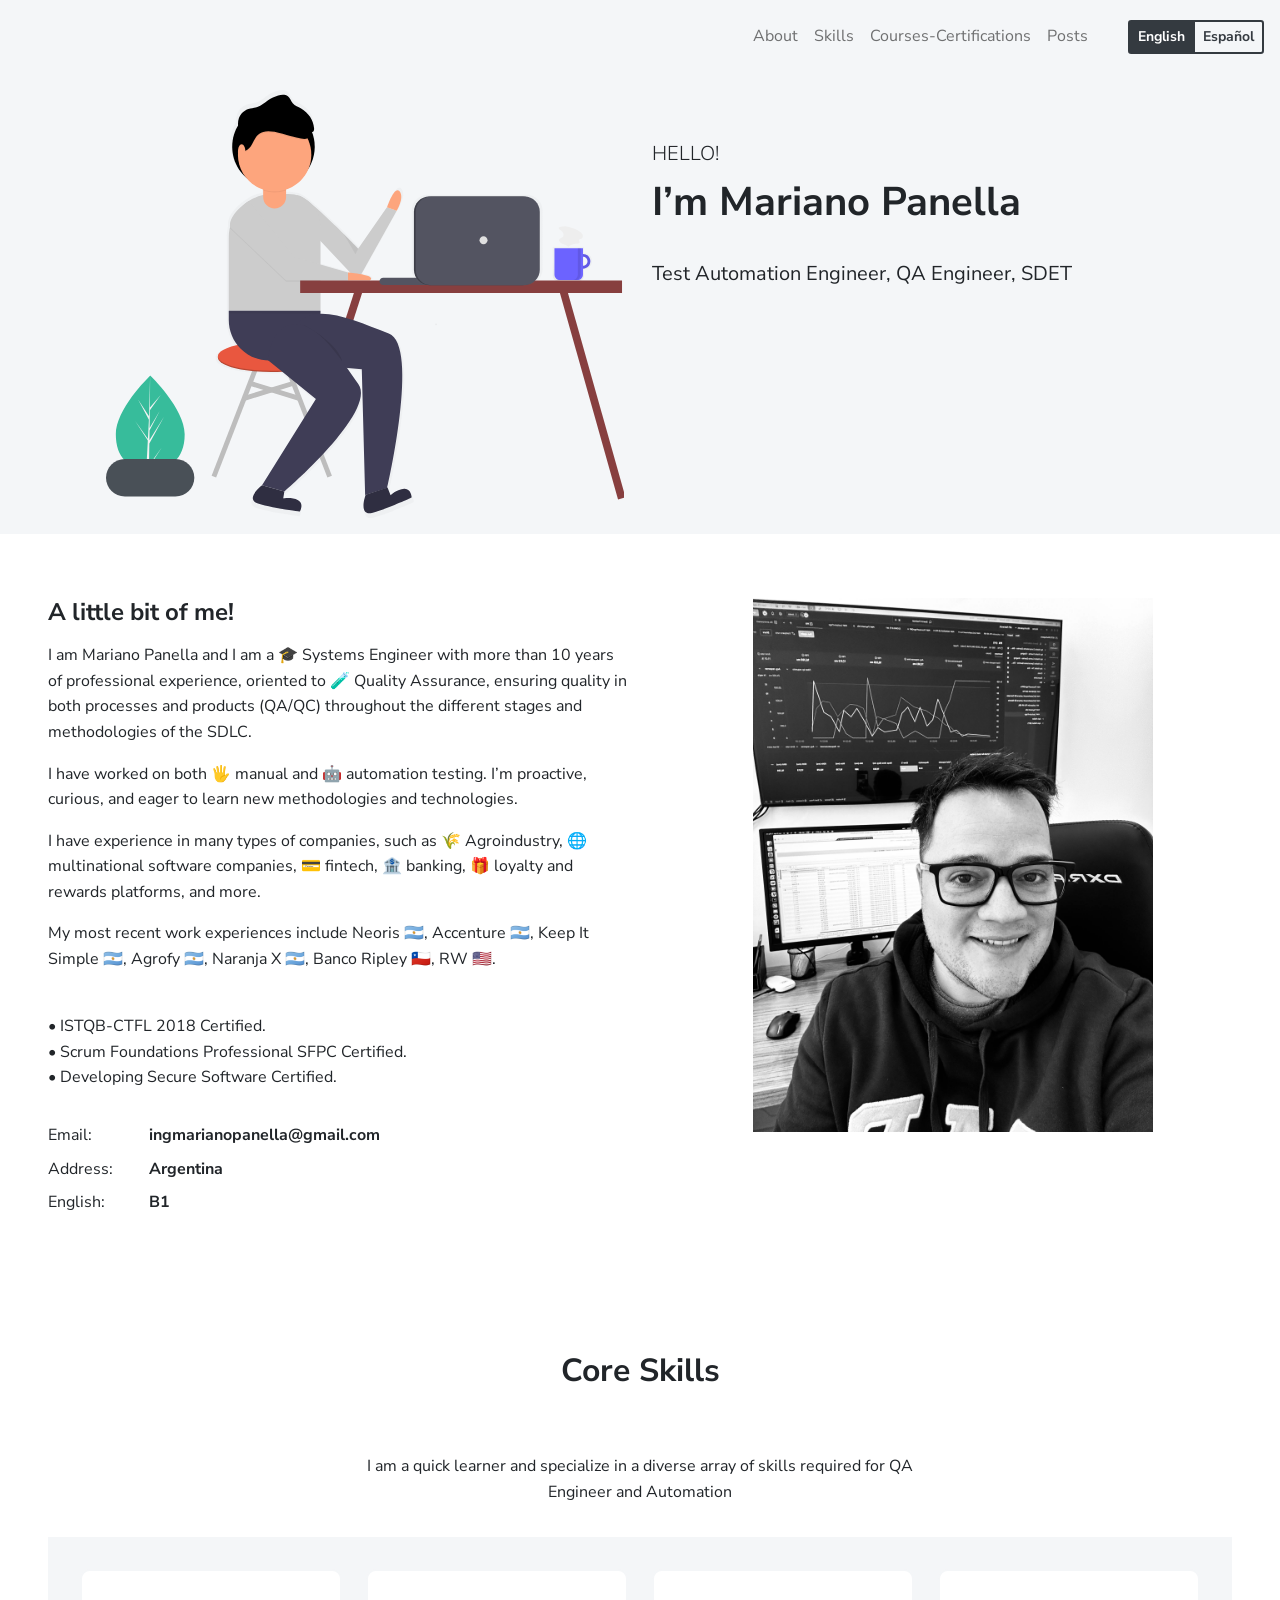
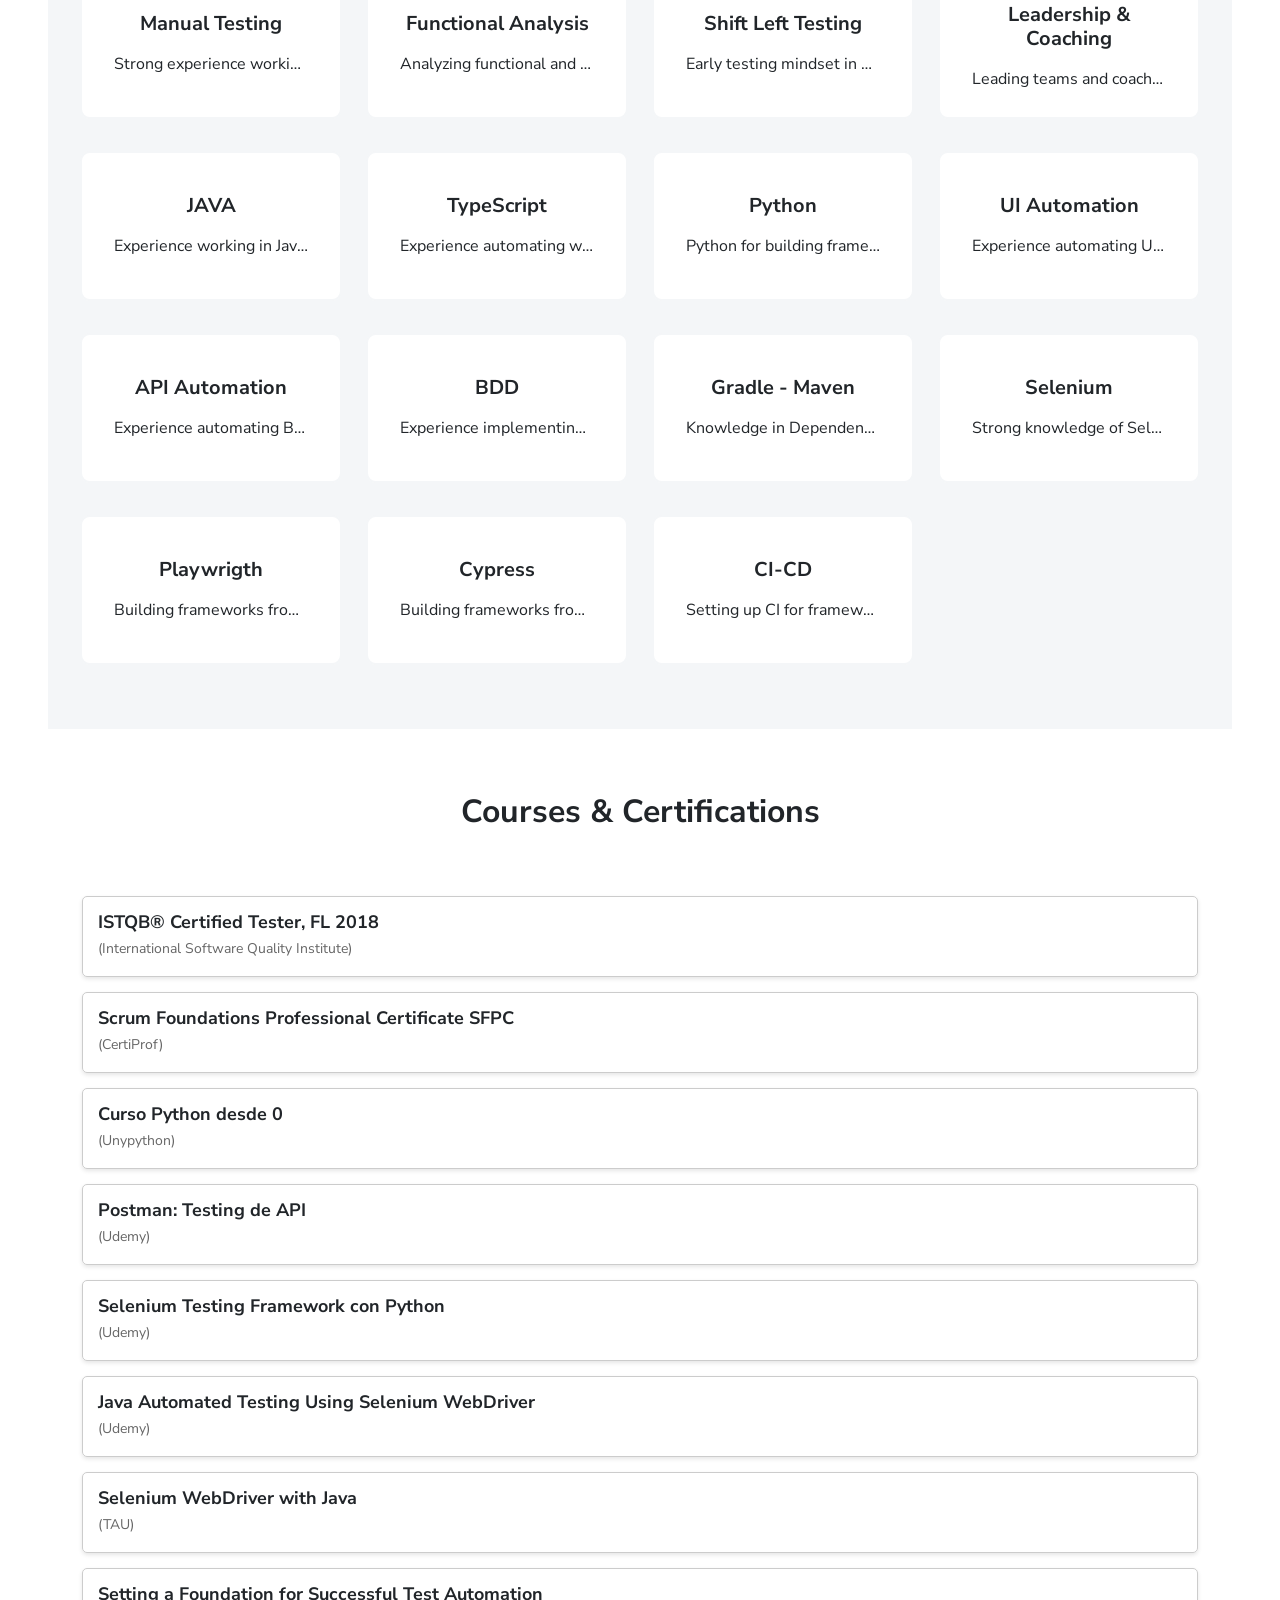
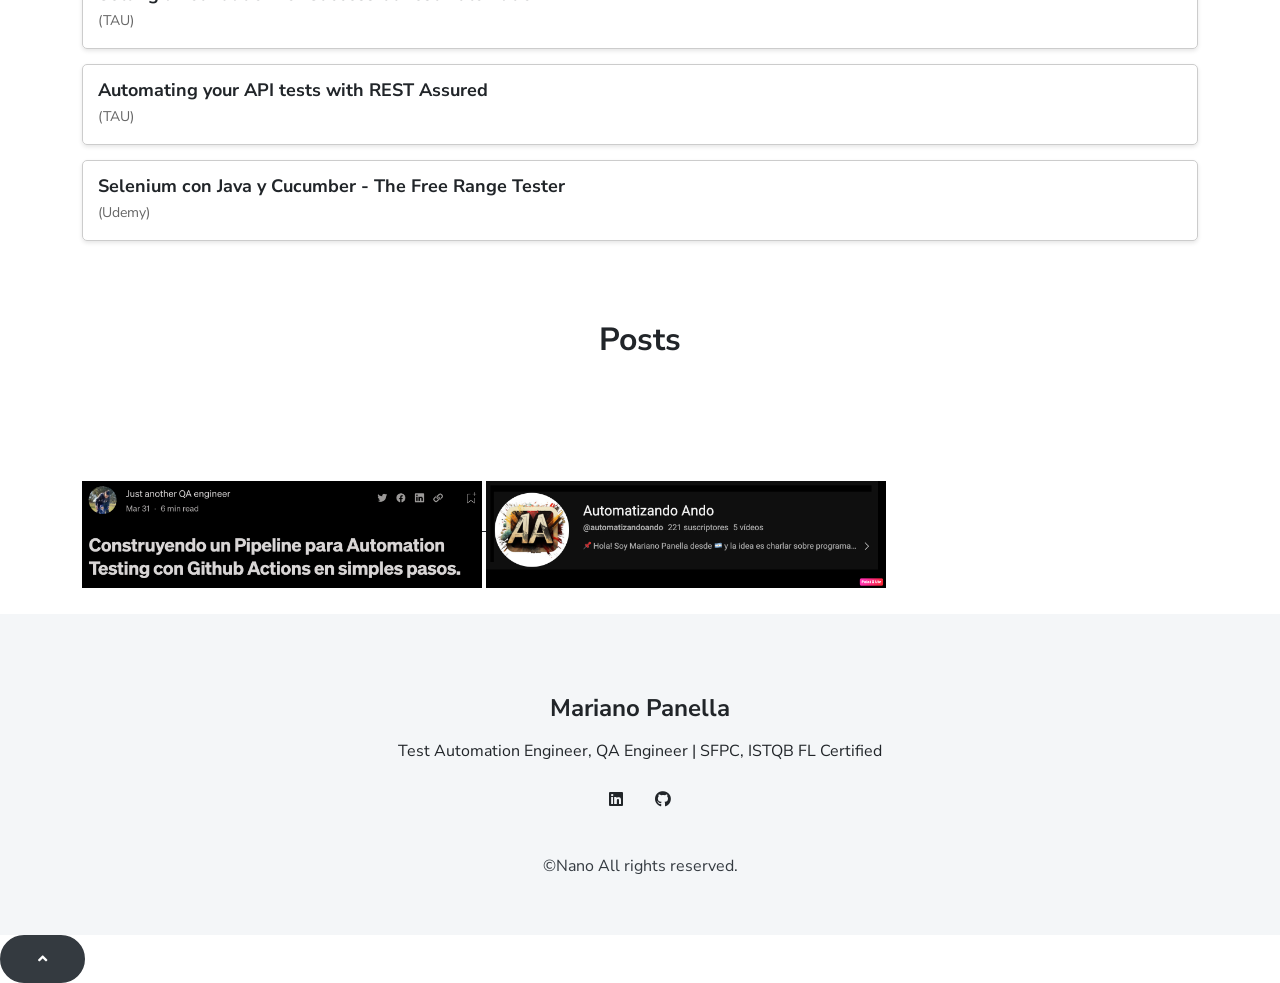
==== index.html @ c7625828 "Total Update Total Update" ====
<!DOCTYPE html>

<!-- upto 2 directory depth-->
<html lang="en-US">
<head>
<!-- Google tag (gtag.js) -->
<script async="" src="https://www.googletagmanager.com/gtag/js?id=G-JTVSLCT677"></script>
<script>
  window.dataLayer = window.dataLayer || [];
  function gtag(){dataLayer.push(arguments);}
  gtag('js', new Date());
  gtag('config', 'G-JTVSLCT677');
</script>
<meta charset="utf-8"/>
<meta content="IE=edge" http-equiv="X-UA-Compatible"/>
<meta content="width=device-width, initial-scale=1" name="viewport"/>
<title>Mariano Panella</title>
<link crossorigin="crossorigin" href="https://fonts.gstatic.com" rel="preconnect"/>
<link as="style" href="https://fonts.googleapis.com/css2?family=Nunito+Sans:wght@300;400;700;800&amp;display=swap" rel="preload"/>
<link href="https://fonts.googleapis.com/css2?family=Nunito+Sans:wght@300;400;700;800&amp;display=swap" media="print" onload="this.media='all'" rel="stylesheet"/>
<noscript>
<link href="https://fonts.googleapis.com/css2?family=Nunito+Sans:wght@300;400;700;800&amp;display=swap" rel="stylesheet"/>
</noscript>
<link href="./css/font-awesome/css/all.min.css?ver=1.2.0" rel="stylesheet"/>
<link href="./css/bootstrap-icons/bootstrap-icons.css?ver=1.2.0" rel="stylesheet"/>
<link href="./css/bootstrap.min.css?ver=1.2.0" rel="stylesheet"/>
<link href="./css/aos.css?ver=1.2.0" rel="stylesheet"/>
<link href="./css/main.css?ver=1.2.0" rel="stylesheet"/>
<noscript>
<style type="text/css">
        [data-aos] {
            opacity: 1 !important;
            transform: translate(0) scale(1) !important;
        }
      </style>
</noscript>
</head>
<body id="top">
<header class="bg-light">
<nav class="navbar navbar-expand-lg navbar-light bg-light" id="header-nav" role="navigation">
<button aria-controls="navbarSupportedContent" aria-expanded="false" aria-label="Toggle navigation" class="navbar-toggler" data-bs-target="#navbarSupportedContent" data-bs-toggle="collapse" type="button"><span class="navbar-toggler-icon"></span></button>
<div class="collapse navbar-collapse" id="navbarSupportedContent">
<ul class="navbar-nav ms-auto me-2">
<li class="nav-item"><a class="nav-link" data-i18n="nav.about" href="#about">About</a></li>
<li class="nav-item"><a class="nav-link" data-i18n="nav.skills" href="#skills">Skills</a></li>
<li class="nav-item"><a class="nav-link" data-i18n="nav.courses" href="#portfolio">Courses-Certifications</a></li>
<li class="nav-item"><a class="nav-link" data-i18n="nav.posts" href="#Posts">Posts</a></li>
<li class="nav-item d-flex align-items-center ms-3"><div aria-label="Language switch" class="btn-group btn-group-sm" role="group"><button class="btn btn-outline-secondary active" data-lang="en" type="button">English</button><button class="btn btn-outline-secondary" data-lang="es" type="button">Español</button></div></li></ul>
</div>
</nav>
</header>
<div class="page-content">
<div id="content">
<header>
<div class="cover bg-light">
<div class="container px-3">
<div class="row">
<div class="col-lg-6 p-2"><img alt="hello" class="img-fluid" src="images/illustrations/hello3.svg"/></div>
<div class="col-lg-6">
<div class="mt-5">
<p class="lead text-uppercase mb-1" data-i18n="hero.hello">Hello!</p>
<h1 class="intro-title marker" data-aos="fade-left" data-aos-delay="50" data-i18n="hero.name">I’m Mariano Panella</h1>
<p class="lead fw-normal mt-3" data-aos="fade-up" data-aos-delay="100">Test Automation Engineer, QA Engineer, SDET</p>
<div class="social-nav" data-aos="fade-up" data-aos-delay="200">
<nav role="navigation">
</nav>
</div>
</div>
</div>
</div>
</div>
</div>
<div class="wave-bg"></div>
</header>
<div class="section pt-4 px-3 px-lg-4" id="about">
<div class="container-narrow">
<div class="row">
<div class="col-md-6">
<h2 class="h4 my-2" data-i18n="section.about">A little bit of me!</h2>
<p data-i18n="about.p1">
I am Mariano Panella and I am a 🎓 Systems Engineer with more than 10 years of professional experience, oriented to 🧪 Quality Assurance,  ensuring quality in both processes and products (QA/QC) throughout the different stages and methodologies of the SDLC.  
</p>
<p data-i18n="about.p2">
I have worked on both 🖐️ manual and 🤖 automation testing. I’m proactive, curious, and eager to learn new methodologies and technologies.  
</p>
<p data-i18n="about.p3">
I have experience in many types of companies, such as 🌾 Agroindustry, 🌐 multinational software companies, 💳 fintech, 🏦 banking, 🎁 loyalty and rewards platforms, and more.
</p>
<p data-i18n="about.p4">My most recent work experiences include Neoris 🇦🇷, Accenture 🇦🇷, Keep It Simple 🇦🇷, Agrofy 🇦🇷, Naranja X 🇦🇷, Banco Ripley 🇨🇱, RW 🇺🇸.</p>
<br/>
          • ISTQB-CTFL 2018 Certified.<br/>                                                                                                                                                
          • Scrum Foundations Professional SFPC Certified.<br/>
          • Developing Secure Software Certified.<br/>
<div class="row mt-3">
<div class="col-sm-2">
<div class="pb-1">Email:</div>
</div>
<div class="col-sm-10">
<div class="pb-1 fw-bolder">ingmarianopanella@gmail.com</div>
</div>
<div class="col-sm-2">
<div class="pb-1">Address:</div>
</div>
<div class="col-sm-10">
<div class="pb-1 fw-bolder">Argentina </div>
</div>
<div class="col-sm-2">
<div class="pb-1">English:</div>
</div>
<div class="col-sm-10">
<div class="pb-1 fw-bolder">B1 </div>
</div>
</div>
</div>
<div class="col-md-5 offset-md-1" data-aos="fade-left" data-aos-delay="100"><img alt="Walter Patterson" class="avatar img-fluid mt-2" height="400" src="images/avatar.jpg" width="400"/></div>
</div>
</div>
</div>
<div class="section px-3 px-lg-4 pt-5" id="services">
</div>
<div class="section px-3 px-lg-4 pt-5" id="skills">
<div class="container-narrow">
<div class="text-center mb-5">
<h2 class="marker marker-center" data-i18n="section.skills">Core Skills</h2>
</div>
<div class="text-center">
<p class="mx-auto mb-3" data-i18n="skills.core_desc" style="max-width:600px">I am a quick learner and specialize in a diverse array of skills required for QA Engineer and Automation</p>
</div>
<style>
      .card-text {
          overflow: hidden;
          text-overflow: ellipsis;
          white-space: nowrap;
          transition: all 0.3s ease;
      }
  
      .card:hover .card-text {
          white-space: normal;
          overflow: visible;
      }
  </style>
<style>
    .card-text {
        overflow: hidden;
        text-overflow: ellipsis;
        white-space: nowrap;
        transition: all 0.3s ease;
    }

    .card:hover .card-text {
        white-space: normal;
        overflow: visible;
        background-color: black; /* Fondo negro al hacer hover */
        color: white; /* Texto blanco al hacer hover */
        padding: 5px; /* Ajustar el padding para mayor legibilidad */
        border-radius: 5px; /* Agregar bordes redondeados */
    }
</style>
<div class="bg-light p-3">
<div class="row">
<div class="col-md-3">
<div class="card mb-3 text-center" style="height: 150px;">
<div class="card-body d-flex flex-column justify-content-center">
<h5 class="card-title" data-i18n="skills.card1.title">Manual Testing</h5>
<p class="card-text" data-i18n="skills.card1.desc">Strong experience working in testing across FrontEnd, Backend</p>
</div>
</div>
</div>
<div class="col-md-3">
<div class="card mb-3 text-center" style="height: 150px;">
<div class="card-body d-flex flex-column justify-content-center">
<h5 class="card-title" data-i18n="skills.card2.title">Functional Analysis</h5>
<p class="card-text" data-i18n="skills.card2.desc">Analyzing functional and technical req</p>
</div>
</div>
</div>
<div class="col-md-3">
<div class="card mb-3 text-center" style="height: 150px;">
<div class="card-body d-flex flex-column justify-content-center">
<h5 class="card-title" data-i18n="skills.card3.title">Shift Left Testing</h5>
<p class="card-text" data-i18n="skills.card3.desc">Early testing mindset in SDLC</p>
</div>
</div>
</div>
<div class="col-md-3">
<div class="card mb-3 text-center" style="height: 150px;">
<div class="card-body d-flex flex-column justify-content-center">
<h5 class="card-title" data-i18n="skills.card4.title">Leadership &amp; Coaching</h5>
<p class="card-text" data-i18n="skills.card4.desc">Leading teams and coaching peers to improve team</p>
</div>
</div>
</div>
<div class="col-md-3">
<div class="card mb-3 text-center" style="height: 150px;">
<div class="card-body d-flex flex-column justify-content-center">
<h5 class="card-title" data-i18n="skills.card5.title">JAVA</h5>
<p class="card-text" data-i18n="skills.card5.desc">Experience working in Java and OOP to build tools or frameworks</p>
</div>
</div>
</div>
<div class="col-md-3">
<div class="card mb-3 text-center" style="height: 150px;">
<div class="card-body d-flex flex-column justify-content-center">
<h5 class="card-title" data-i18n="skills.card6.title">TypeScript</h5>
<p class="card-text" data-i18n="skills.card6.desc">Experience automating with TypeScript / JavaScript</p>
</div>
</div>
</div>
<div class="col-md-3">
<div class="card mb-3 text-center" style="height: 150px;">
<div class="card-body d-flex flex-column justify-content-center">
<h5 class="card-title" data-i18n="skills.card7.title">Python</h5>
<p class="card-text" data-i18n="skills.card7.desc">Python for building frameworks</p>
</div>
</div>
</div>
<div class="col-md-3">
<div class="card mb-3 text-center" style="height: 150px;">
<div class="card-body d-flex flex-column justify-content-center">
<h5 class="card-title" data-i18n="skills.card8.title">UI Automation</h5>
<p class="card-text" data-i18n="skills.card8.desc">Experience automating UI with different fwk and languages</p>
</div>
</div>
</div>
<div class="col-md-3">
<div class="card mb-3 text-center" style="height: 150px;">
<div class="card-body d-flex flex-column justify-content-center">
<h5 class="card-title" data-i18n="skills.card9.title">API Automation</h5>
<p class="card-text" data-i18n="skills.card9.desc">Experience automating BackEnd (Karate, Rest Assured)</p>
</div>
</div>
</div>
<div class="col-md-3">
<div class="card mb-3 text-center" style="height: 150px;">
<div class="card-body d-flex flex-column justify-content-center">
<h5 class="card-title" data-i18n="skills.card10.title">BDD</h5>
<p class="card-text" data-i18n="skills.card10.desc">Experience implementing BDD (Cucumber, Gherkin) </p>
</div>
</div>
</div>
<!-- Repite esta estructura para agregar más habilidades -->
<div class="col-md-3">
<div class="card mb-3 text-center" style="height: 150px;">
<div class="card-body d-flex flex-column justify-content-center">
<h5 class="card-title" data-i18n="skills.card11.title">Gradle - Maven</h5>
<p class="card-text" data-i18n="skills.card11.desc">Knowledge in Dependency Managers</p>
</div>
</div>
</div>
<!-- Repite esta estructura para agregar más habilidades -->
<div class="col-md-3">
<div class="card mb-3 text-center" style="height: 150px;">
<div class="card-body d-flex flex-column justify-content-center">
<h5 class="card-title" data-i18n="skills.card12.title">Selenium</h5>
<p class="card-text" data-i18n="skills.card12.desc">Strong knowledge of Selenium and related libraries(TestNG).</p>
</div>
</div>
</div>
<!-- Repite esta estructura para agregar más habilidades -->
<div class="col-md-3">
<div class="card mb-3 text-center" style="height: 150px;">
<div class="card-body d-flex flex-column justify-content-center">
<h5 class="card-title" data-i18n="skills.card13.title">Playwrigth</h5>
<p class="card-text" data-i18n="skills.card13.desc">Building frameworks from scratch with Playwrigth </p>
</div>
</div>
</div>
<!-- Repite esta estructura para agregar más habilidades -->
<div class="col-md-3">
<div class="card mb-3 text-center" style="height: 150px;">
<div class="card-body d-flex flex-column justify-content-center">
<h5 class="card-title" data-i18n="skills.card14.title">Cypress</h5>
<p class="card-text" data-i18n="skills.card14.desc">Building frameworks from scratch with Cypress</p>
</div>
</div>
</div>
<!-- Repite esta estructura para agregar más habilidades -->
<div class="col-md-3">
<div class="card mb-3 text-center" style="height: 150px;">
<div class="card-body d-flex flex-column justify-content-center">
<h5 class="card-title" data-i18n="skills.card15.title">CI-CD</h5>
<p class="card-text" data-i18n="skills.card15.desc">Setting up CI for frameworks with GitHub Actions or Jenkins</p>
</div>
</div>
</div>
</div>
</div>
</div>
</div>
<style>
  .course-list {
    list-style: none;
    padding: 0;
  }

  .course-item {
    border: 1px solid #ccc;
    border-radius: 5px;
    padding: 15px;
    margin-bottom: 15px;
    box-shadow: 0 2px 4px rgba(0, 0, 0, 0.1);
  }

  .course-item h3 {
    font-size: 18px;
    margin-bottom: 5px;
  }

  .course-item p {
    font-size: 14px;
    color: #666;
    margin: 0;
  }
</style>
<div class="section px-2 px-lg-4 pt-5" id="portfolio">
<div class="container">
<div class="text-center mb-5">
<h2 class="marker marker-center" data-i18n="section.courses">Courses &amp; Certifications</h2>
</div>
<div class="course-list">
<ul class="list-unstyled">
<li>
<div class="course-item">
<h3>ISTQB® Certified Tester, FL 2018</h3>
<p>(International Software Quality Institute)</p>
</div>
</li>
<li>
<div class="course-item">
<h3>Scrum Foundations Professional Certificate SFPC</h3>
<p>(CertiProf)</p>
</div>
</li>
<li>
<div class="course-item">
<h3>Curso Python desde 0</h3>
<p>(Unypython)</p>
</div>
</li>
<li>
<div class="course-item">
<h3>Postman: Testing de API</h3>
<p>(Udemy)</p>
</div>
</li>
<li>
<div class="course-item">
<h3>Selenium Testing Framework con Python</h3>
<p>(Udemy)</p>
</div>
</li>
<li>
<div class="course-item">
<h3>Java Automated Testing Using Selenium WebDriver</h3>
<p>(Udemy)</p>
</div>
</li>
<li>
<div class="course-item">
<h3>Selenium WebDriver with Java</h3>
<p>(TAU)</p>
</div>
</li>
<li>
<div class="course-item">
<h3>Setting a Foundation for Successful Test Automation</h3>
<p>(TAU)</p>
</div>
</li>
<li>
<div class="course-item">
<h3>Automating your API tests with REST Assured</h3>
<p>(TAU)</p>
</div>
</li>
<li>
<div class="course-item">
<h3>Selenium con Java y Cucumber - The Free Range Tester</h3>
<p>(Udemy)</p>
</div>
</li>
</ul>
</div>
</div>
</div>
<div class="section px-2 px-lg-4 pt-5" id="Posts">
<div class="container">
<div class="text-center mb-5">
<h2 class="marker marker-center" data-i18n="section.posts">Posts</h2>
<br/>
</div>
<a href="https://medium.com/@Mariano../construyendo-un-pipeline-para-automation-testing-con-github-actions-en-simples-pasos-39263656c767" title="Construyendo un Pipeline para Automation Testing con Github Actions en simples pasos.">
<img alt="Walter Patterson" class="avatar img-fluid mt-2" height="400" src="images/mmm.png" width="400"/>
</a>
<a href="https://www.youtube.com/@automatizandoando" title="Abriendo mi primer canal de Youtube!">
<img alt="Walter Patterson" class="avatar img-fluid mt-2" height="400" src="images/aaa.png" width="400"/>
</a>
</div>
<br/>
</div>
</div>
<footer class="pt-4 pb-4 text-center bg-light">
<div class="container">
<div class="my-3">
<div class="h4">Mariano Panella</div>
<p data-i18n="footer.tagline">Test Automation Engineer, QA Engineer | SFPC, ISTQB FL Certified</p>
<div class="social-nav">
<nav role="navigation">
<ul class="nav justify-content-center">
<li class="nav-item"><a class="nav-link" href="https://www.linkedin.com/in/marianopanella88/" title="LinkedIn"><i class="fab fa-linkedin"></i><span class="menu-title sr-only">LinkedIn</span></a></li>
<li class="nav-item"><a class="nav-link" href="https://github.com/NanoRoss" title="Github"><i class="fab fa-github"></i><span class="menu-title sr-only"> Github</span></a></li>
</ul>
</nav>
</div>
</div>
<div class="text-small text-secondary">
<div class="mb-1" data-i18n="footer.rights">©Nano All rights reserved.</div>
</div>
</div></footer></div>
<div id="scrolltop"><a class="btn btn-secondary" href="#top"><span class="icon"><i class="fas fa-angle-up fa-x"></i></span></a></div>
<script src="./scripts/imagesloaded.pkgd.min.js?ver=1.2.0"></script>
<script src="./scripts/masonry.pkgd.min.js?ver=1.2.0"></script>
<script src="./scripts/BigPicture.min.js?ver=1.2.0"></script>
<script src="./scripts/purecounter.min.js?ver=1.2.0"></script>
<script src="./scripts/bootstrap.bundle.min.js?ver=1.2."></script>
<script src="./scripts/aos.min.js?ver=1.2.0"></script>
<script src="./scripts/main.js?ver=1.2.0"></script>
</body>
</html>
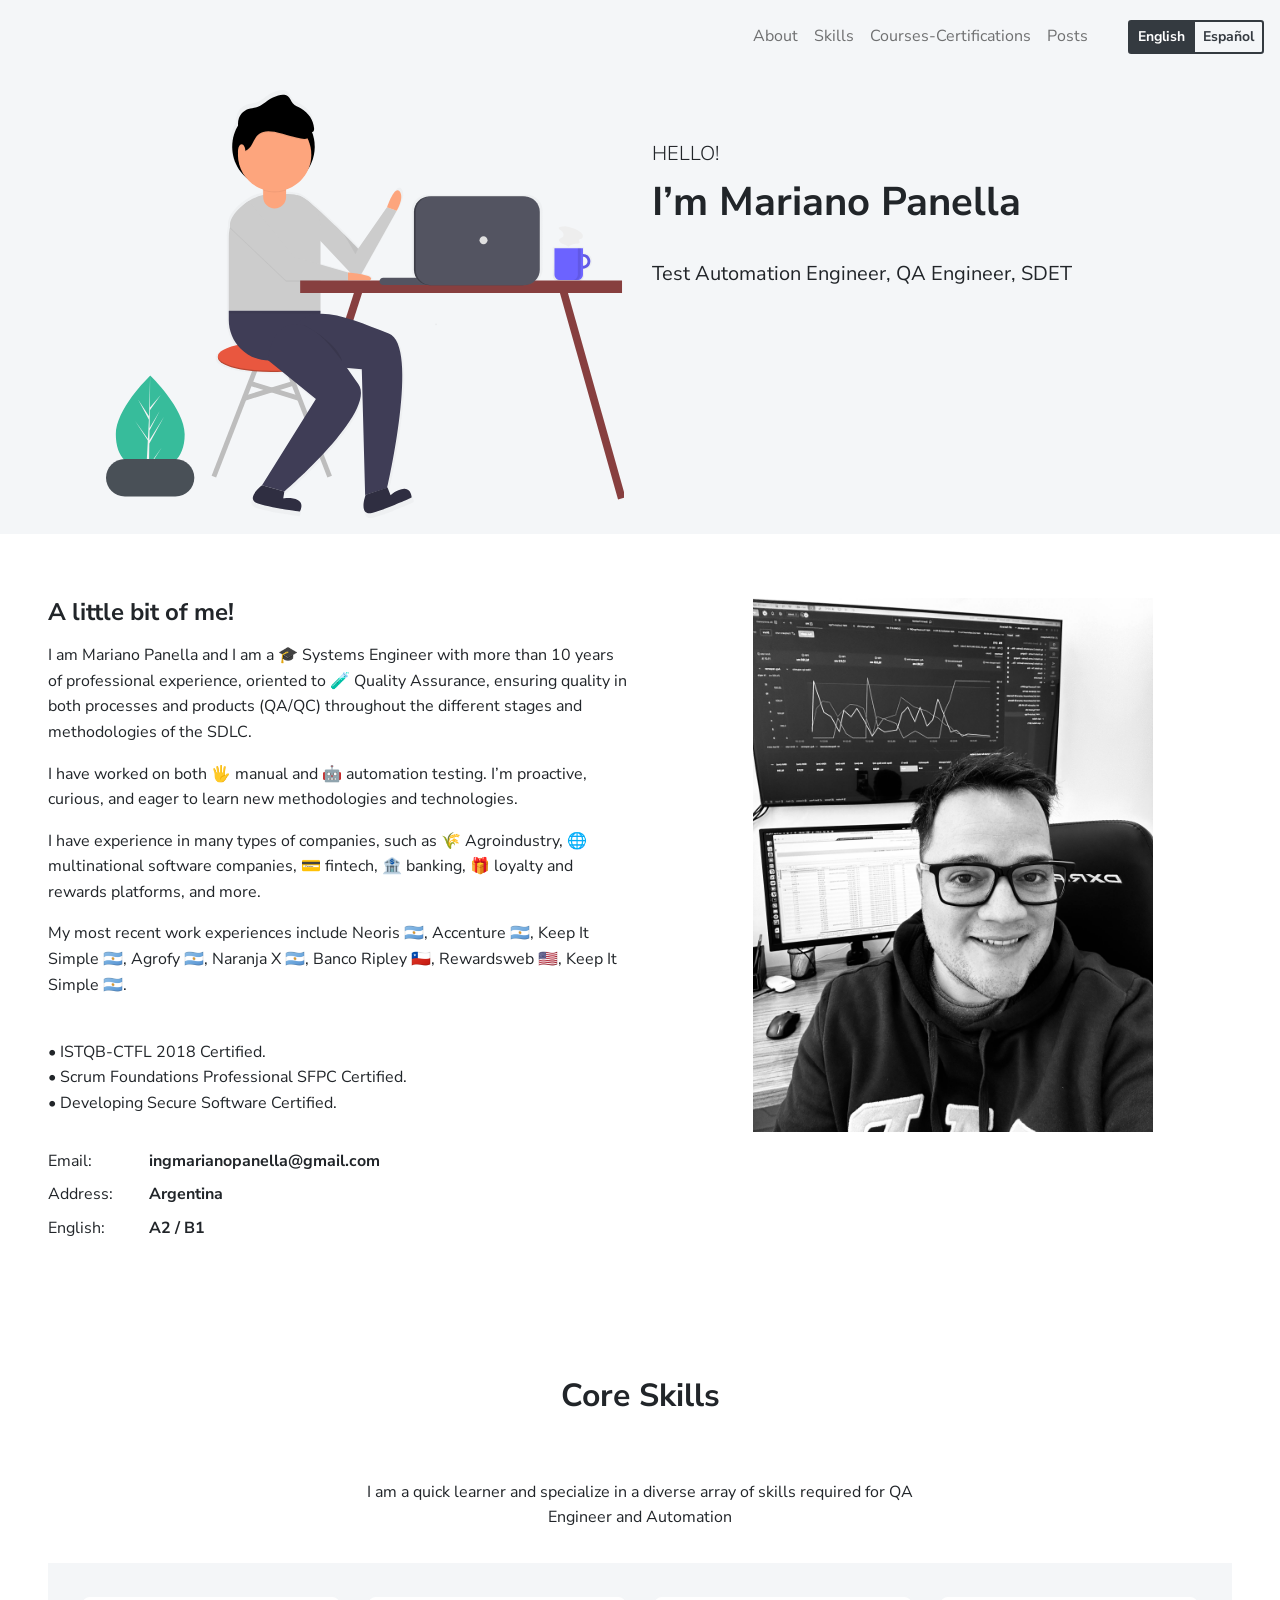
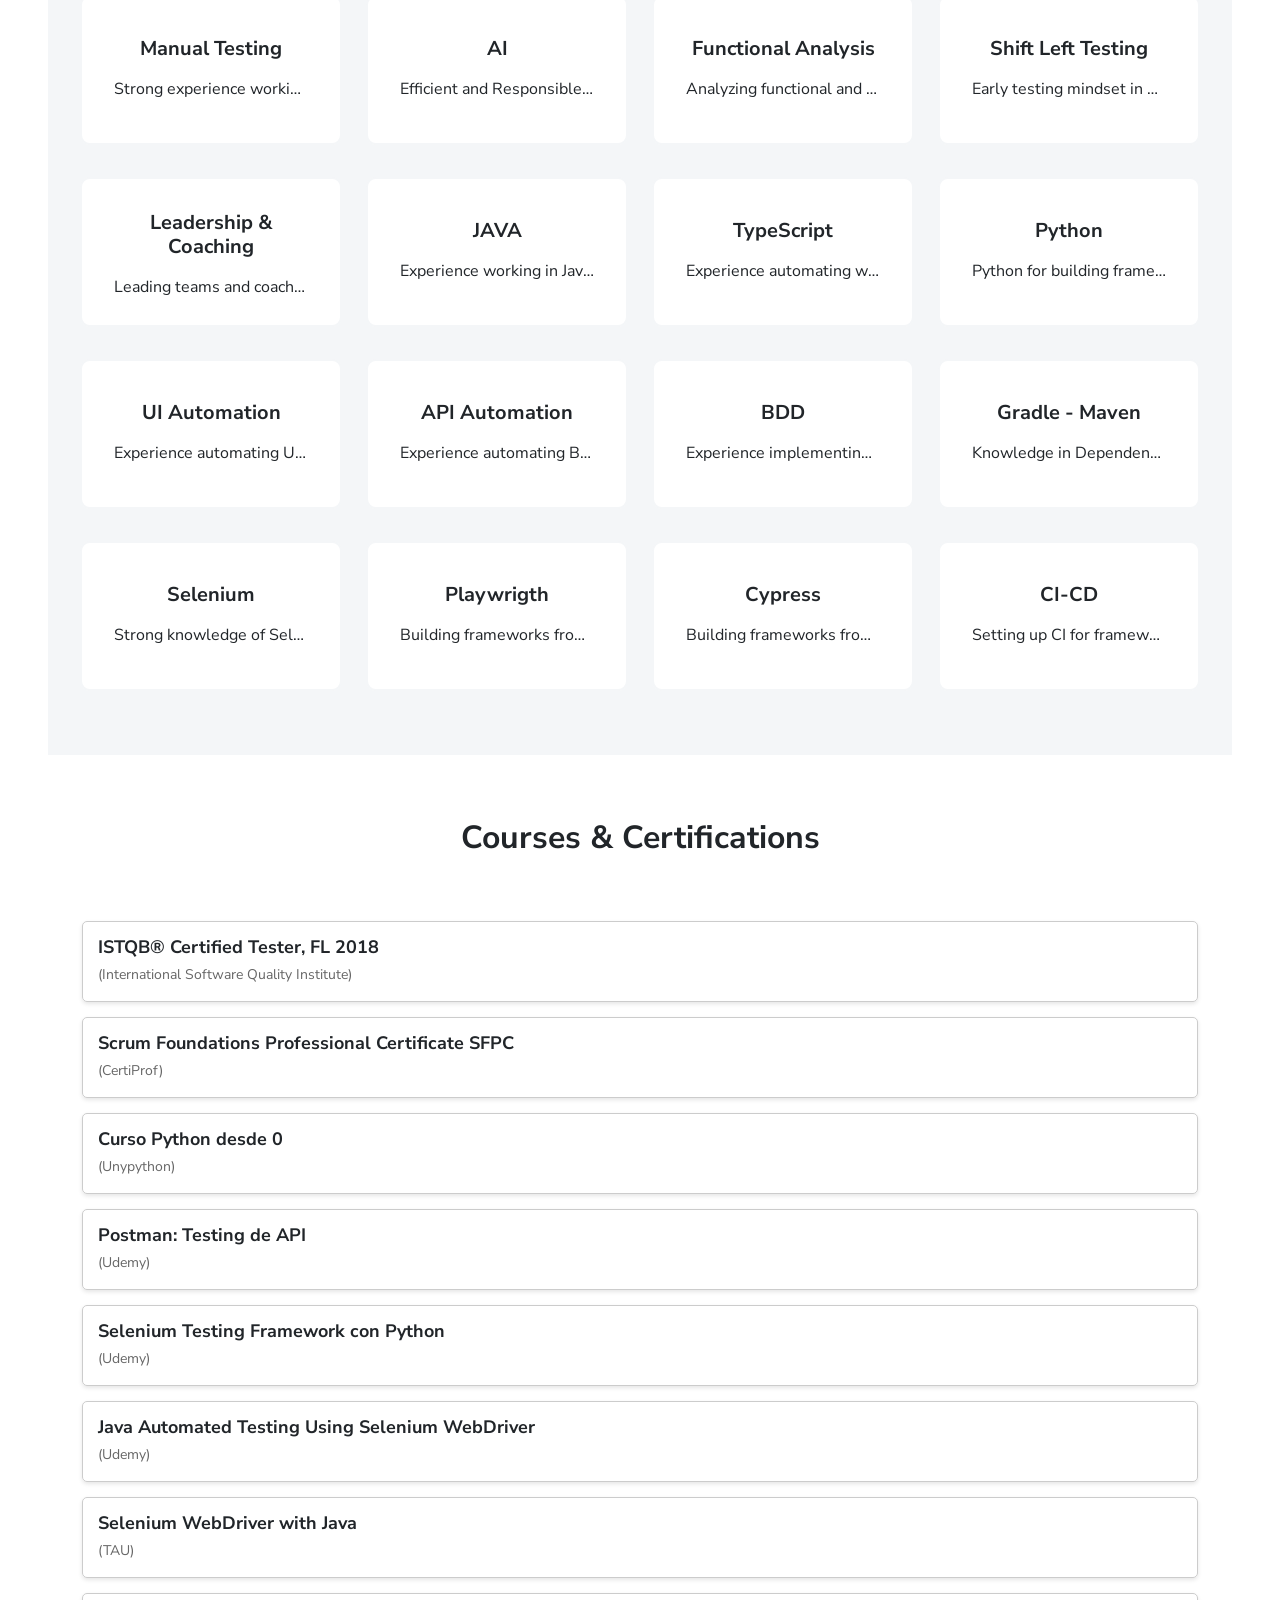
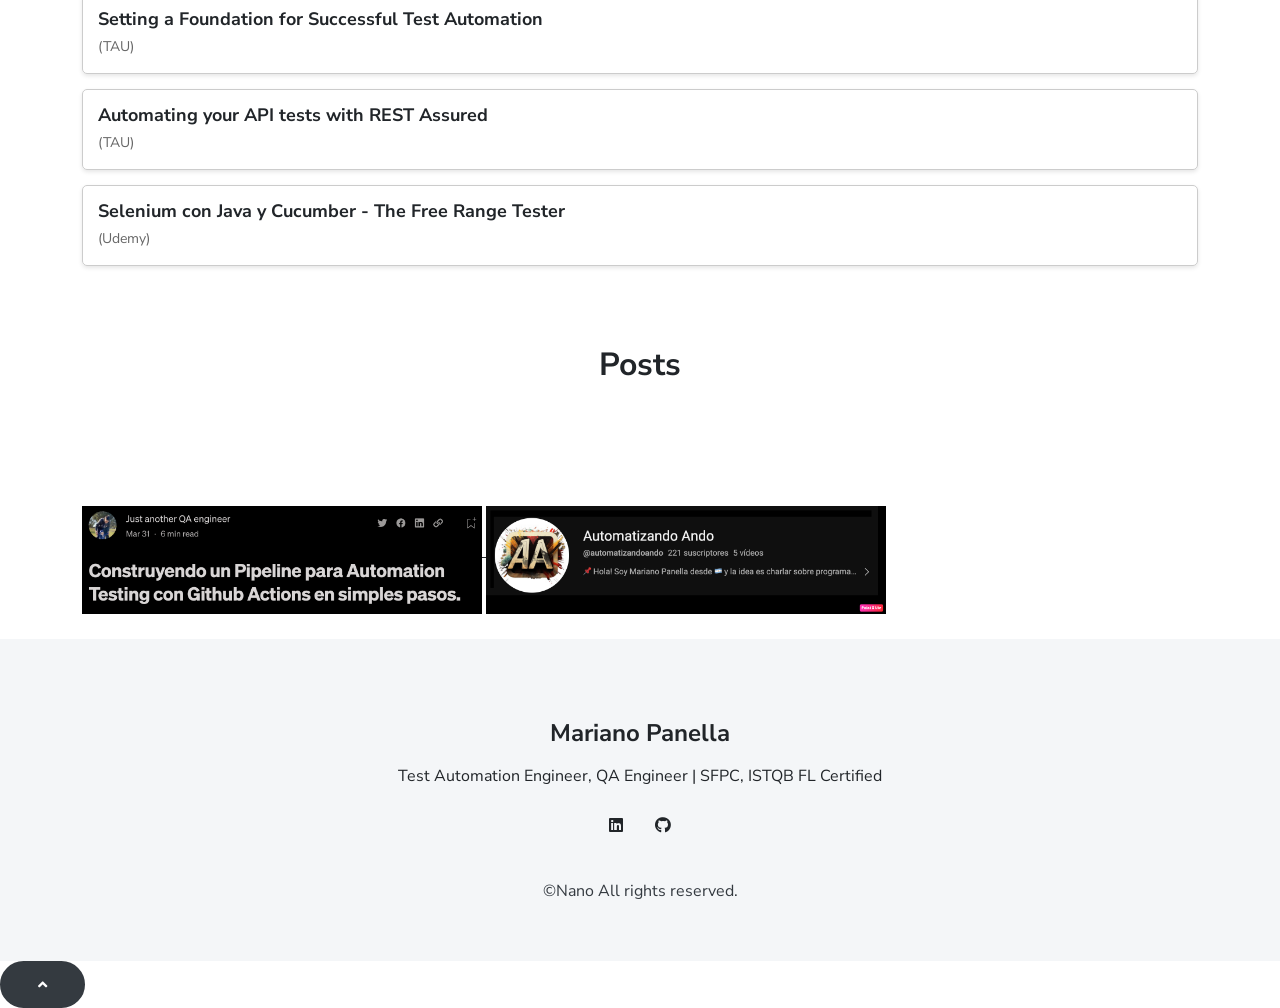
==== commit 677d95c6: "card added card added" ====
--- a/index.html
+++ b/index.html
@@ -86,7 +86,7 @@
 <p data-i18n="about.p3">
 I have experience in many types of companies, such as 🌾 Agroindustry, 🌐 multinational software companies, 💳 fintech, 🏦 banking, 🎁 loyalty and rewards platforms, and more.
 </p>
-<p data-i18n="about.p4">My most recent work experiences include Neoris 🇦🇷, Accenture 🇦🇷, Keep It Simple 🇦🇷, Agrofy 🇦🇷, Naranja X 🇦🇷, Banco Ripley 🇨🇱, RW 🇺🇸.</p>
+<p data-i18n="about.p4">My most recent work experiences include Neoris 🇦🇷, Accenture 🇦🇷, Keep It Simple 🇦🇷, Agrofy 🇦🇷, Naranja X 🇦🇷, Banco Ripley 🇨🇱, Rewardsweb 🇺🇸, Keep It Simple 🇦🇷.</p>
 <br/>
           • ISTQB-CTFL 2018 Certified.<br/>                                                                                                                                                
           • Scrum Foundations Professional SFPC Certified.<br/>
@@ -108,7 +108,7 @@
 <div class="pb-1">English:</div>
 </div>
 <div class="col-sm-10">
-<div class="pb-1 fw-bolder">B1 </div>
+<div class="pb-1 fw-bolder">A2 / B1 </div>
 </div>
 </div>
 </div>
@@ -169,6 +169,14 @@
 <div class="col-md-3">
 <div class="card mb-3 text-center" style="height: 150px;">
 <div class="card-body d-flex flex-column justify-content-center">
+<h5 class="card-title" data-i18n="skills.card2b.title">AI </h5>
+<p class="card-text" data-i18n="skills.card2b.desc">Efficient and Responsible Management of AI</p>
+</div>
+</div>
+</div>
+<div class="col-md-3">
+<div class="card mb-3 text-center" style="height: 150px;">
+<div class="card-body d-flex flex-column justify-content-center">
 <h5 class="card-title" data-i18n="skills.card2.title">Functional Analysis</h5>
 <p class="card-text" data-i18n="skills.card2.desc">Analyzing functional and technical req</p>
 </div>
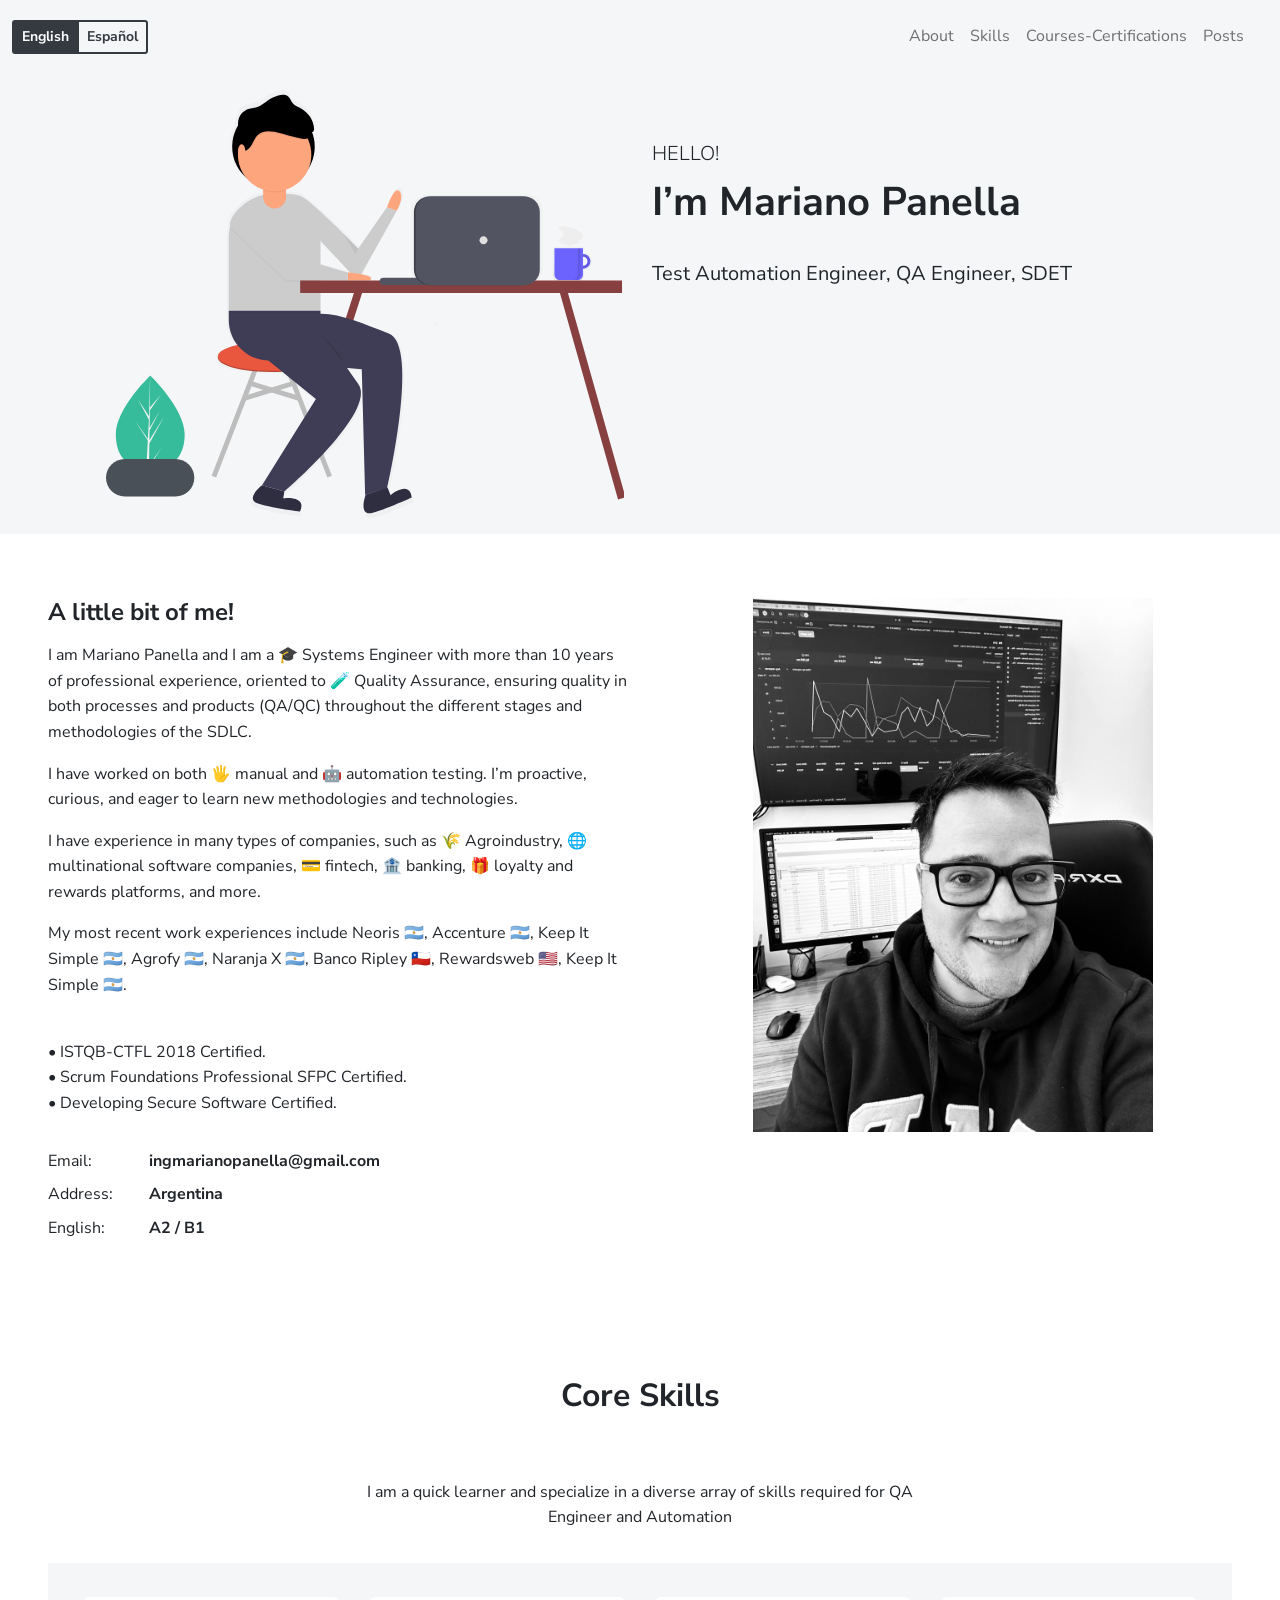
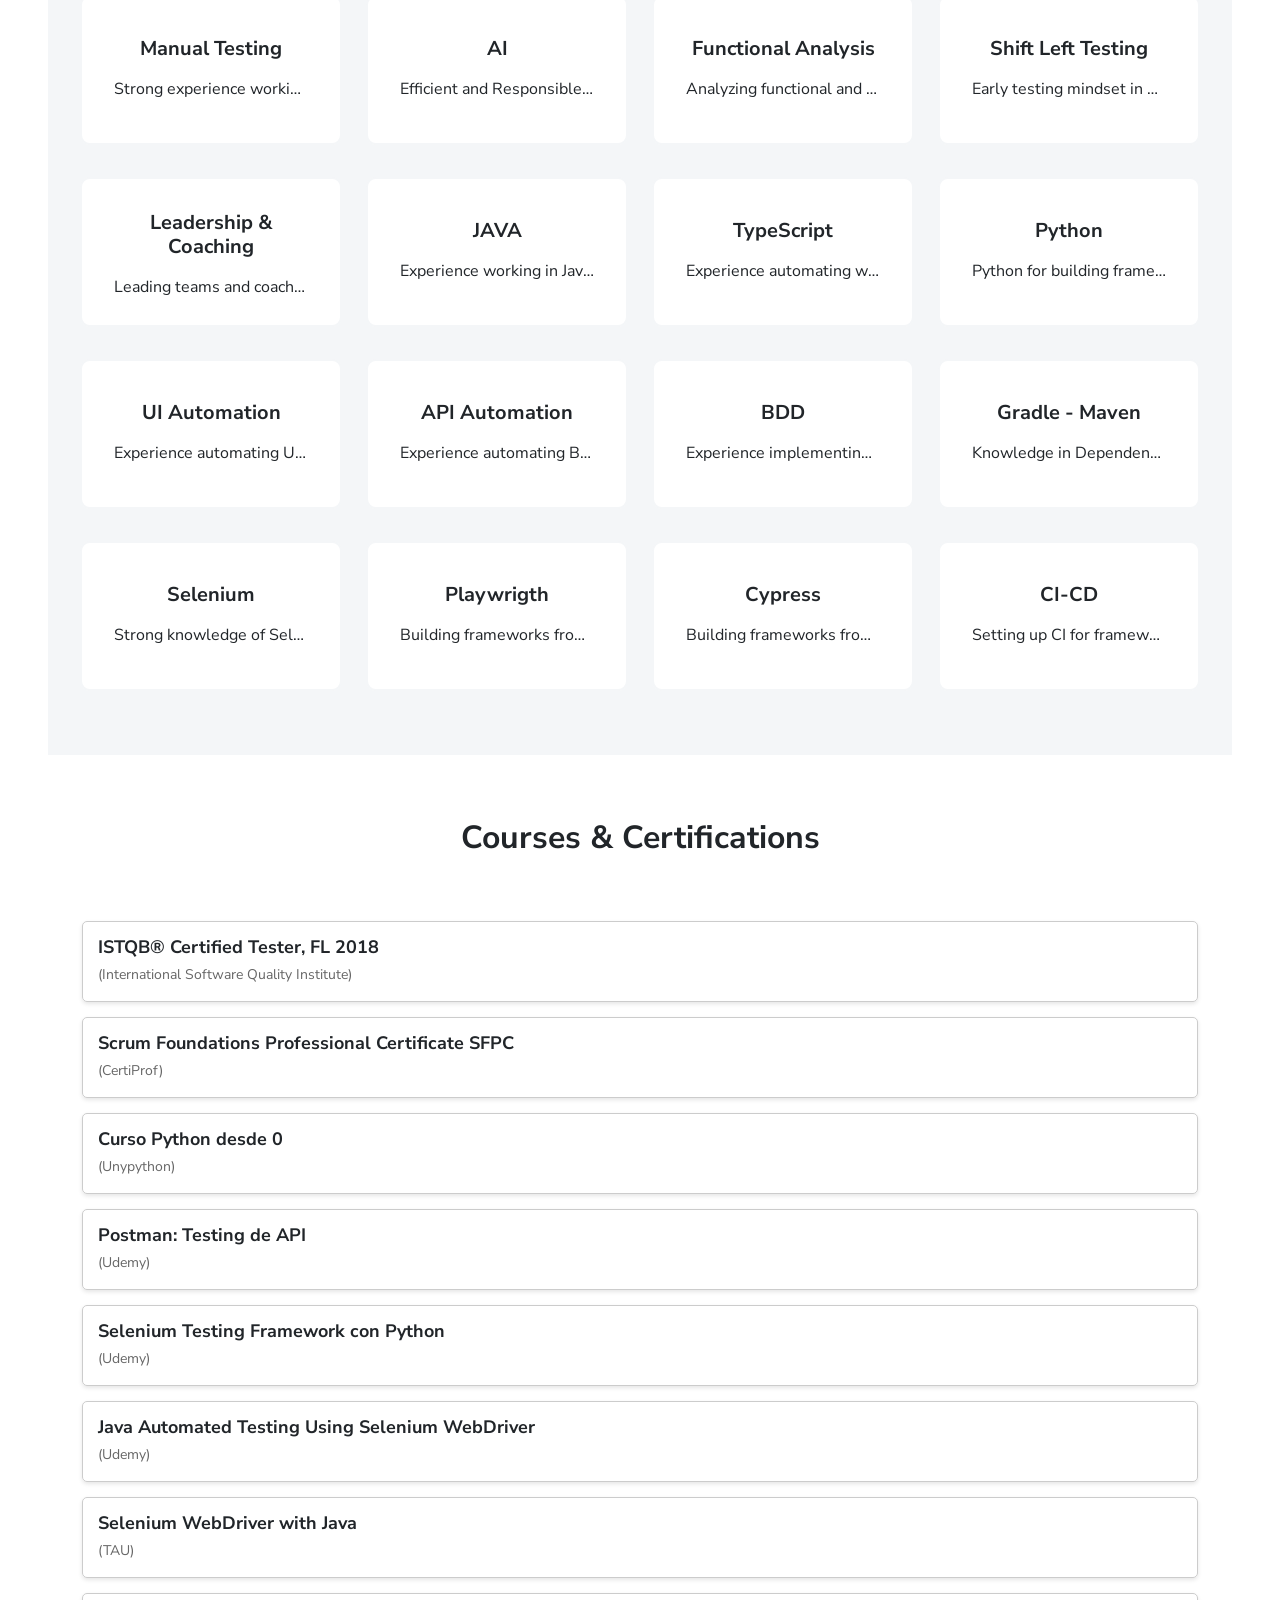
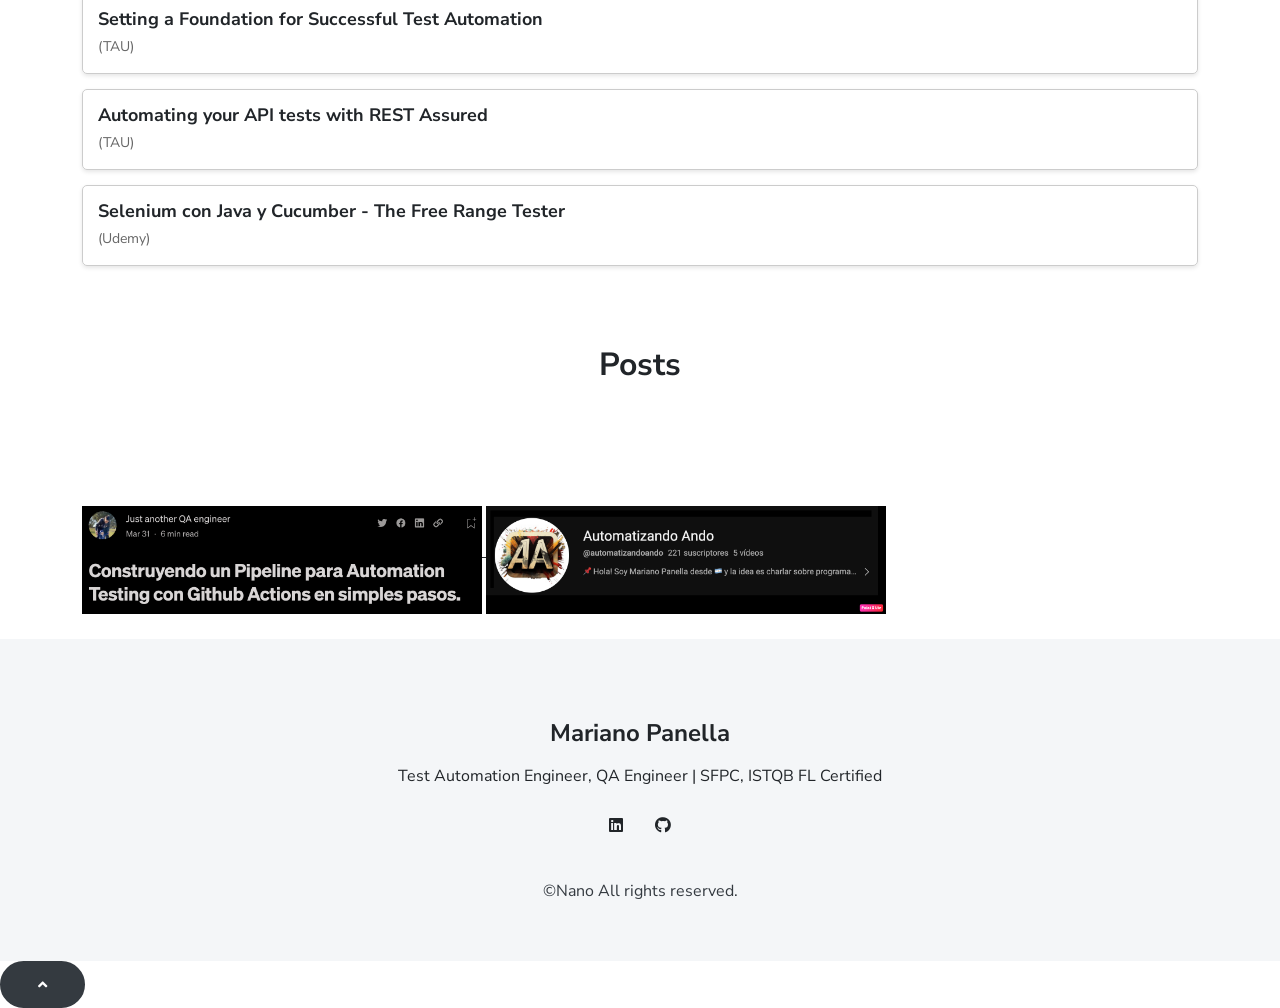
==== commit afbf4079: "Menu Fix fix menu" ====
--- a/index.html
+++ b/index.html
@@ -38,16 +38,52 @@
 <body id="top">
 <header class="bg-light">
 <nav class="navbar navbar-expand-lg navbar-light bg-light" id="header-nav" role="navigation">
-<button aria-controls="navbarSupportedContent" aria-expanded="false" aria-label="Toggle navigation" class="navbar-toggler" data-bs-target="#navbarSupportedContent" data-bs-toggle="collapse" type="button"><span class="navbar-toggler-icon"></span></button>
-<div class="collapse navbar-collapse" id="navbarSupportedContent">
-<ul class="navbar-nav ms-auto me-2">
-<li class="nav-item"><a class="nav-link" data-i18n="nav.about" href="#about">About</a></li>
-<li class="nav-item"><a class="nav-link" data-i18n="nav.skills" href="#skills">Skills</a></li>
-<li class="nav-item"><a class="nav-link" data-i18n="nav.courses" href="#portfolio">Courses-Certifications</a></li>
-<li class="nav-item"><a class="nav-link" data-i18n="nav.posts" href="#Posts">Posts</a></li>
-<li class="nav-item d-flex align-items-center ms-3"><div aria-label="Language switch" class="btn-group btn-group-sm" role="group"><button class="btn btn-outline-secondary active" data-lang="en" type="button">English</button><button class="btn btn-outline-secondary" data-lang="es" type="button">Español</button></div></li></ul>
-</div>
+  <div class="container-fluid">
+
+    <!-- Language switch (IZQUIERDA) -->
+    <div class="btn-group btn-group-sm" role="group" aria-label="Language switch">
+      <button class="btn btn-outline-secondary active" data-lang="en" type="button">
+        English
+      </button>
+      <button class="btn btn-outline-secondary" data-lang="es" type="button">
+        Español
+      </button>
+    </div>
+
+    <!-- Toggle mobile -->
+    <button
+      class="navbar-toggler"
+      type="button"
+      data-bs-toggle="collapse"
+      data-bs-target="#navbarSupportedContent"
+      aria-controls="navbarSupportedContent"
+      aria-expanded="false"
+      aria-label="Toggle navigation"
+    >
+      <span class="navbar-toggler-icon"></span>
+    </button>
+
+    <!-- Menu (DERECHA) -->
+    <div class="collapse navbar-collapse justify-content-end" id="navbarSupportedContent">
+      <ul class="navbar-nav ms-auto me-2">
+        <li class="nav-item">
+          <a class="nav-link" data-i18n="nav.about" href="#about">About</a>
+        </li>
+        <li class="nav-item">
+          <a class="nav-link" data-i18n="nav.skills" href="#skills">Skills</a>
+        </li>
+        <li class="nav-item">
+          <a class="nav-link" data-i18n="nav.courses" href="#portfolio">Courses-Certifications</a>
+        </li>
+        <li class="nav-item">
+          <a class="nav-link" data-i18n="nav.posts" href="#Posts">Posts</a>
+        </li>
+      </ul>
+    </div>
+
+  </div>
 </nav>
+
 </header>
 <div class="page-content">
 <div id="content">
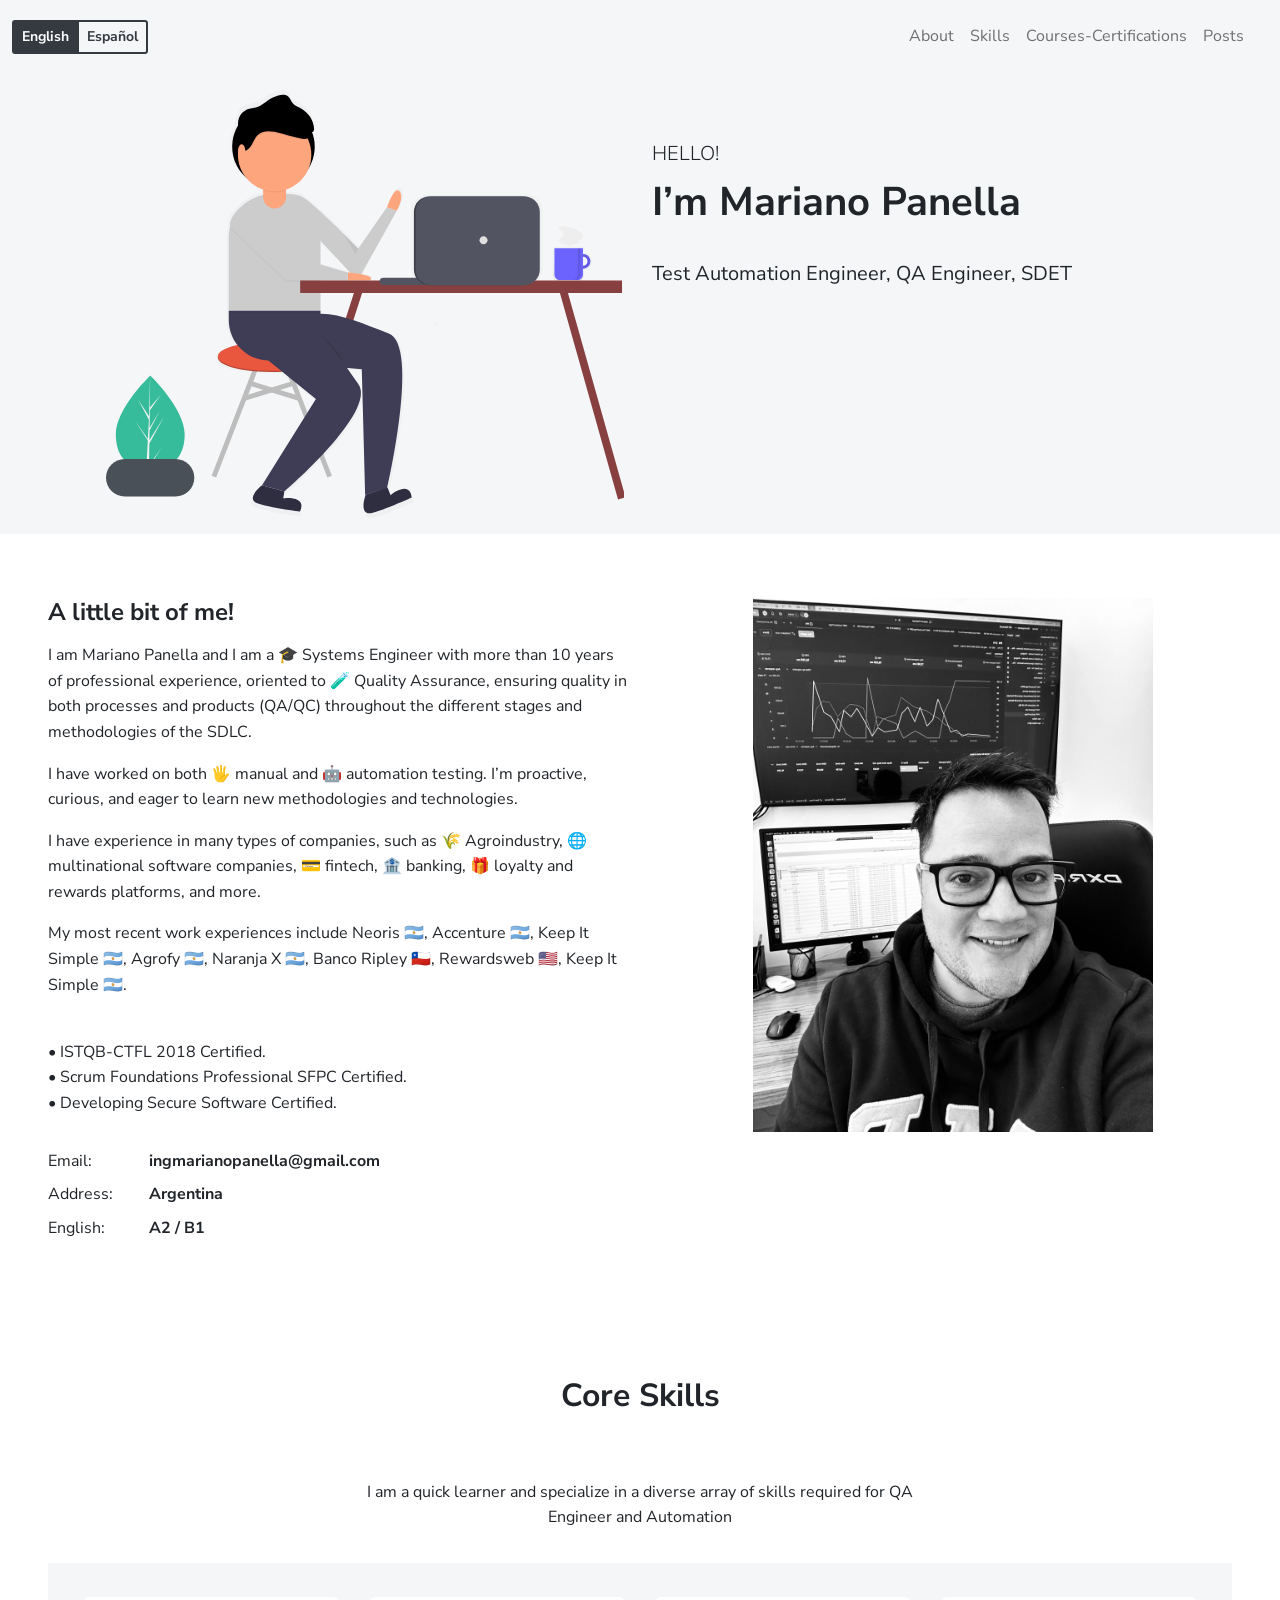
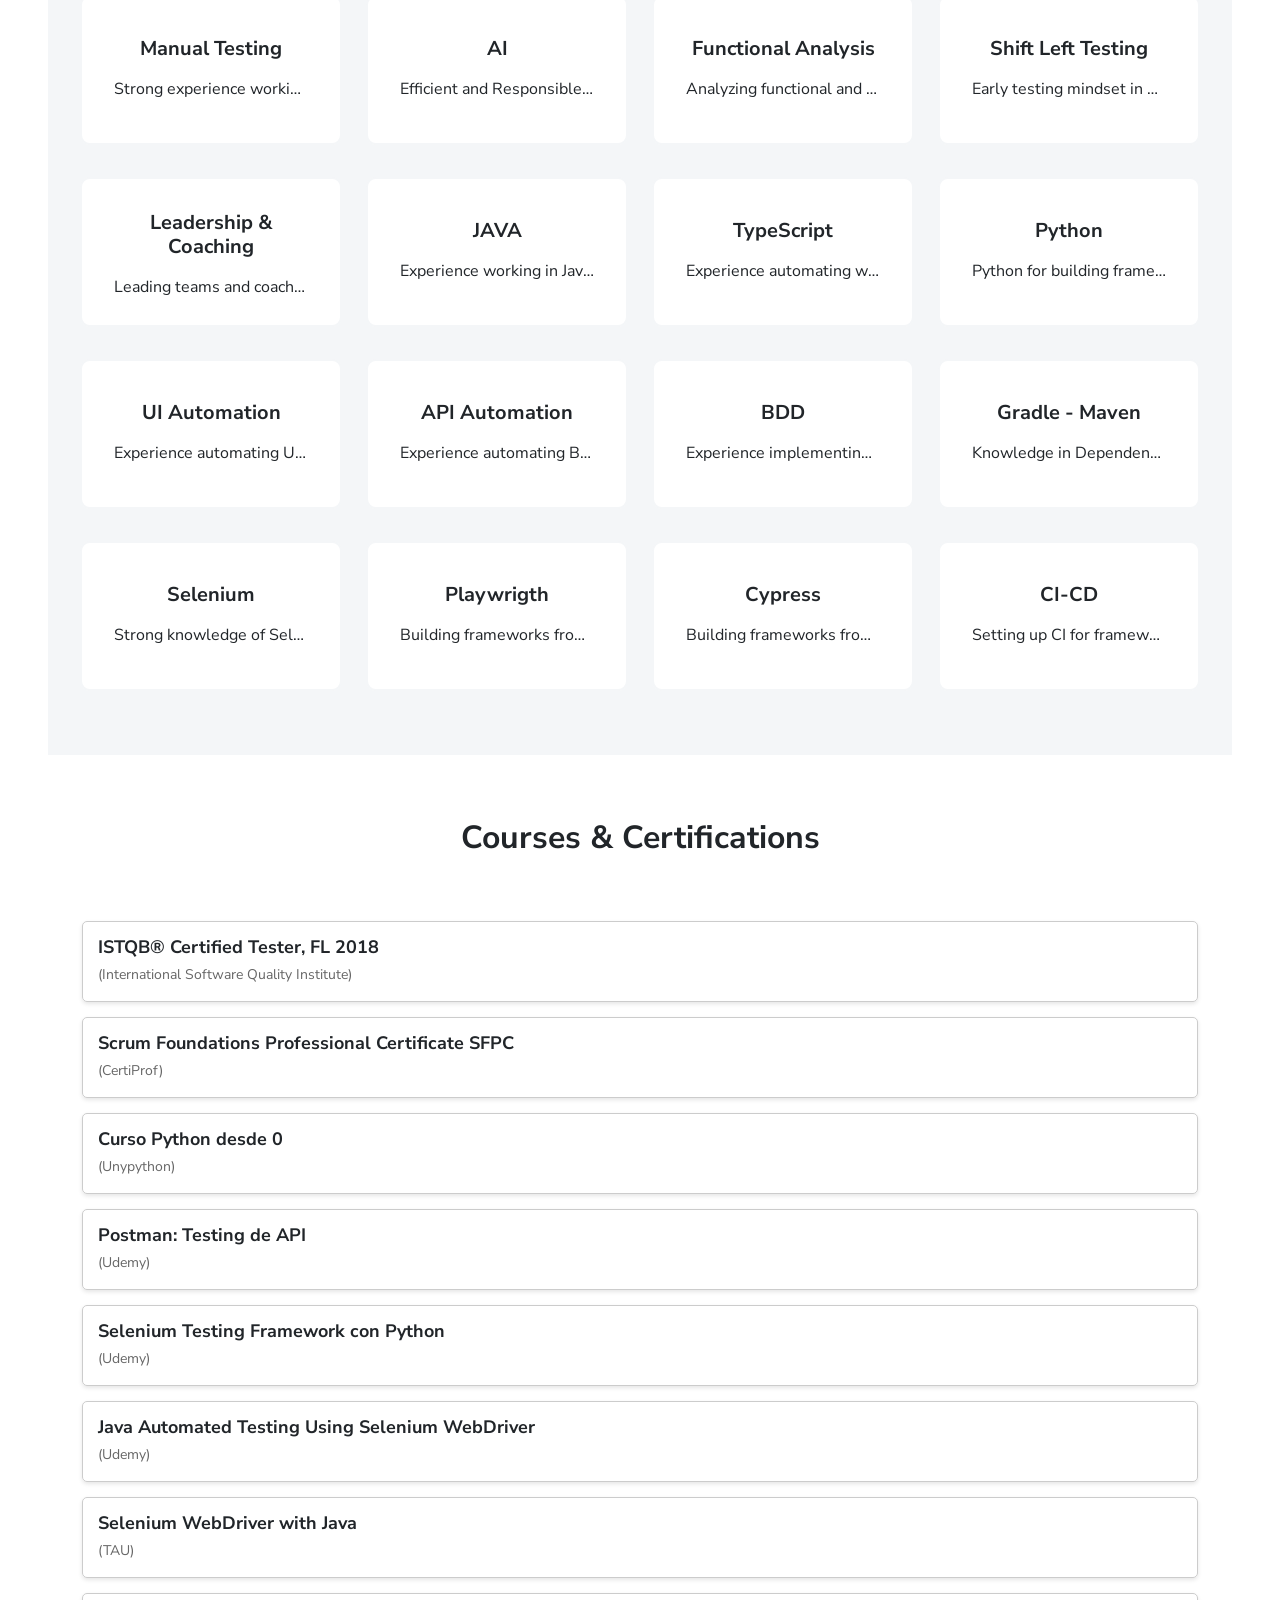
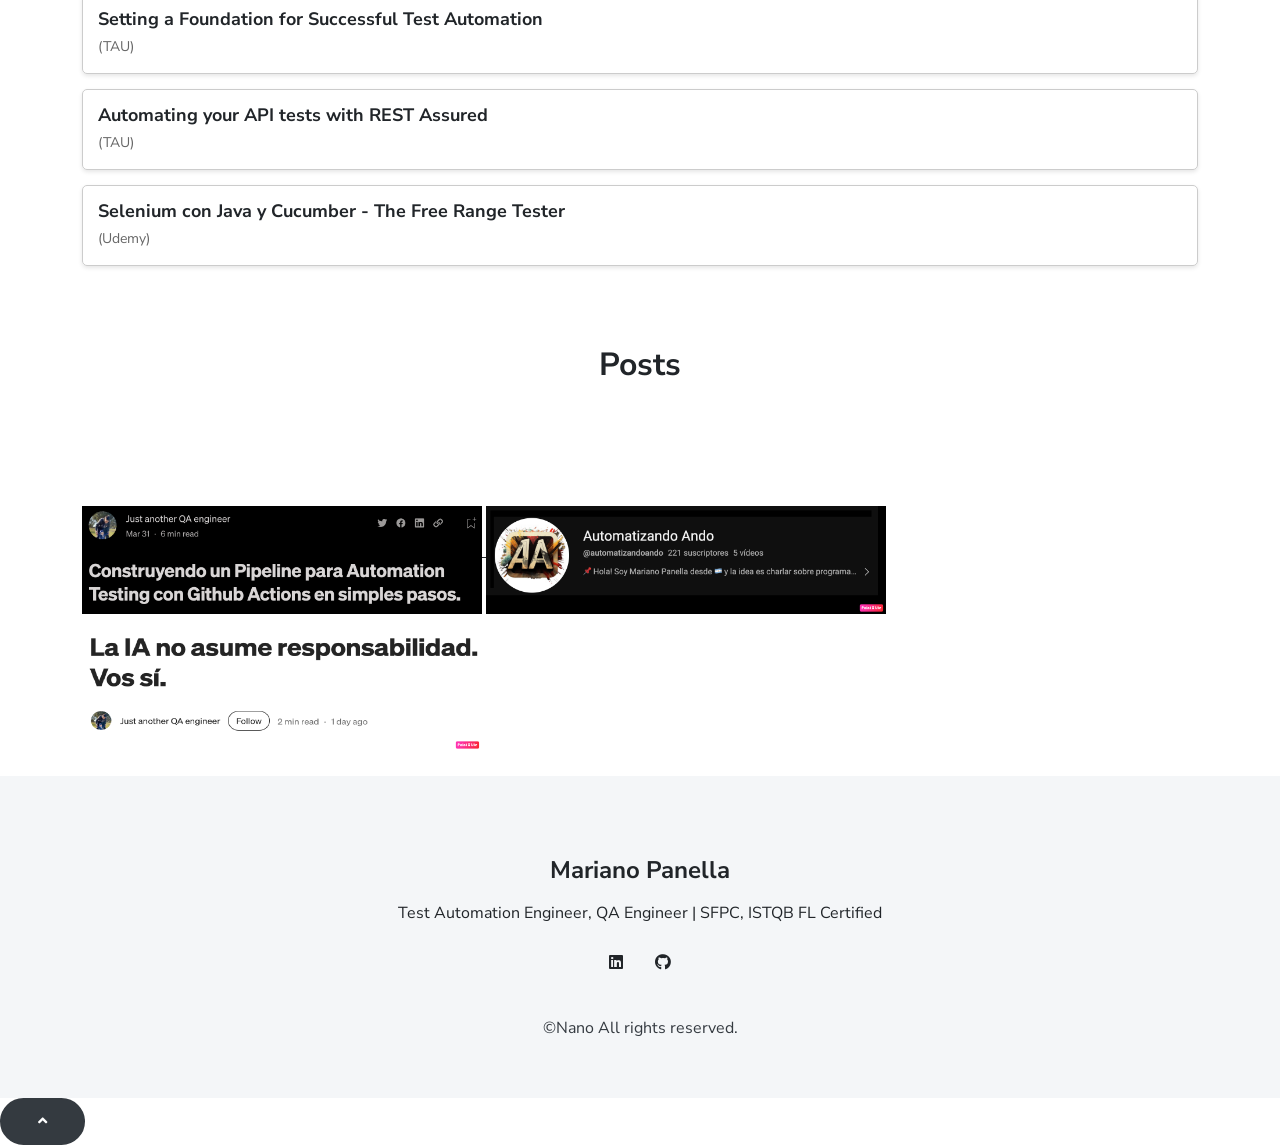
==== commit fe7cfcaf: "update" ====
--- a/index.html
+++ b/index.html
@@ -434,10 +434,13 @@
 <br/>
 </div>
 <a href="https://medium.com/@Mariano../construyendo-un-pipeline-para-automation-testing-con-github-actions-en-simples-pasos-39263656c767" title="Construyendo un Pipeline para Automation Testing con Github Actions en simples pasos.">
-<img alt="Walter Patterson" class="avatar img-fluid mt-2" height="400" src="images/mmm.png" width="400"/>
+<img alt="" class="avatar img-fluid mt-2" height="400" src="images/mmm.png" width="400"/>
 </a>
 <a href="https://www.youtube.com/@automatizandoando" title="Abriendo mi primer canal de Youtube!">
-<img alt="Walter Patterson" class="avatar img-fluid mt-2" height="400" src="images/aaa.png" width="400"/>
+<img alt="" class="avatar img-fluid mt-2" height="400" src="images/aaa.png" width="400"/>
+</a>
+<a href="https://medium.com/@Mariano../piloto-autom%C3%A1tico-768cee3ec5f9" title="La IA no asume responsabilidad. Vos sí.">
+<img alt="" class="avatar img-fluid mt-2" height="400" src="images/mmmia.png" width="400"/>
 </a>
 </div>
 <br/>
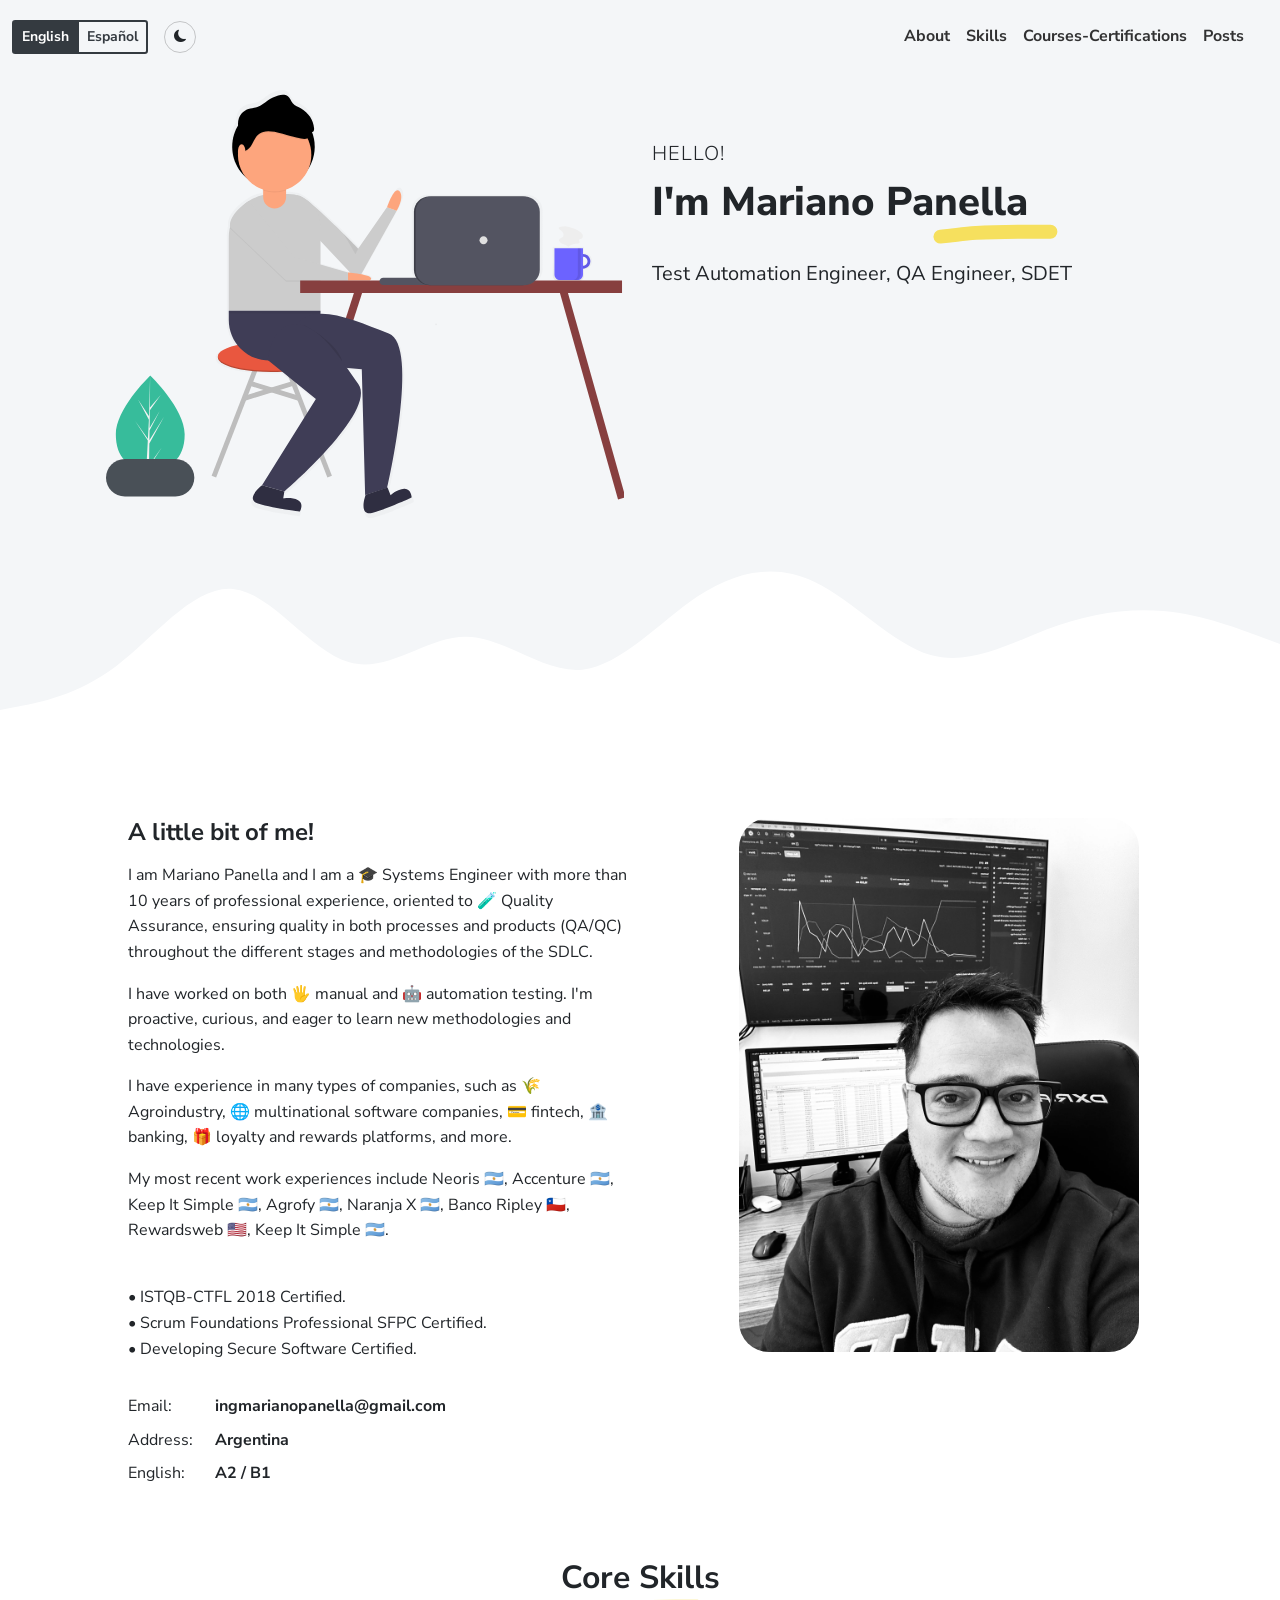
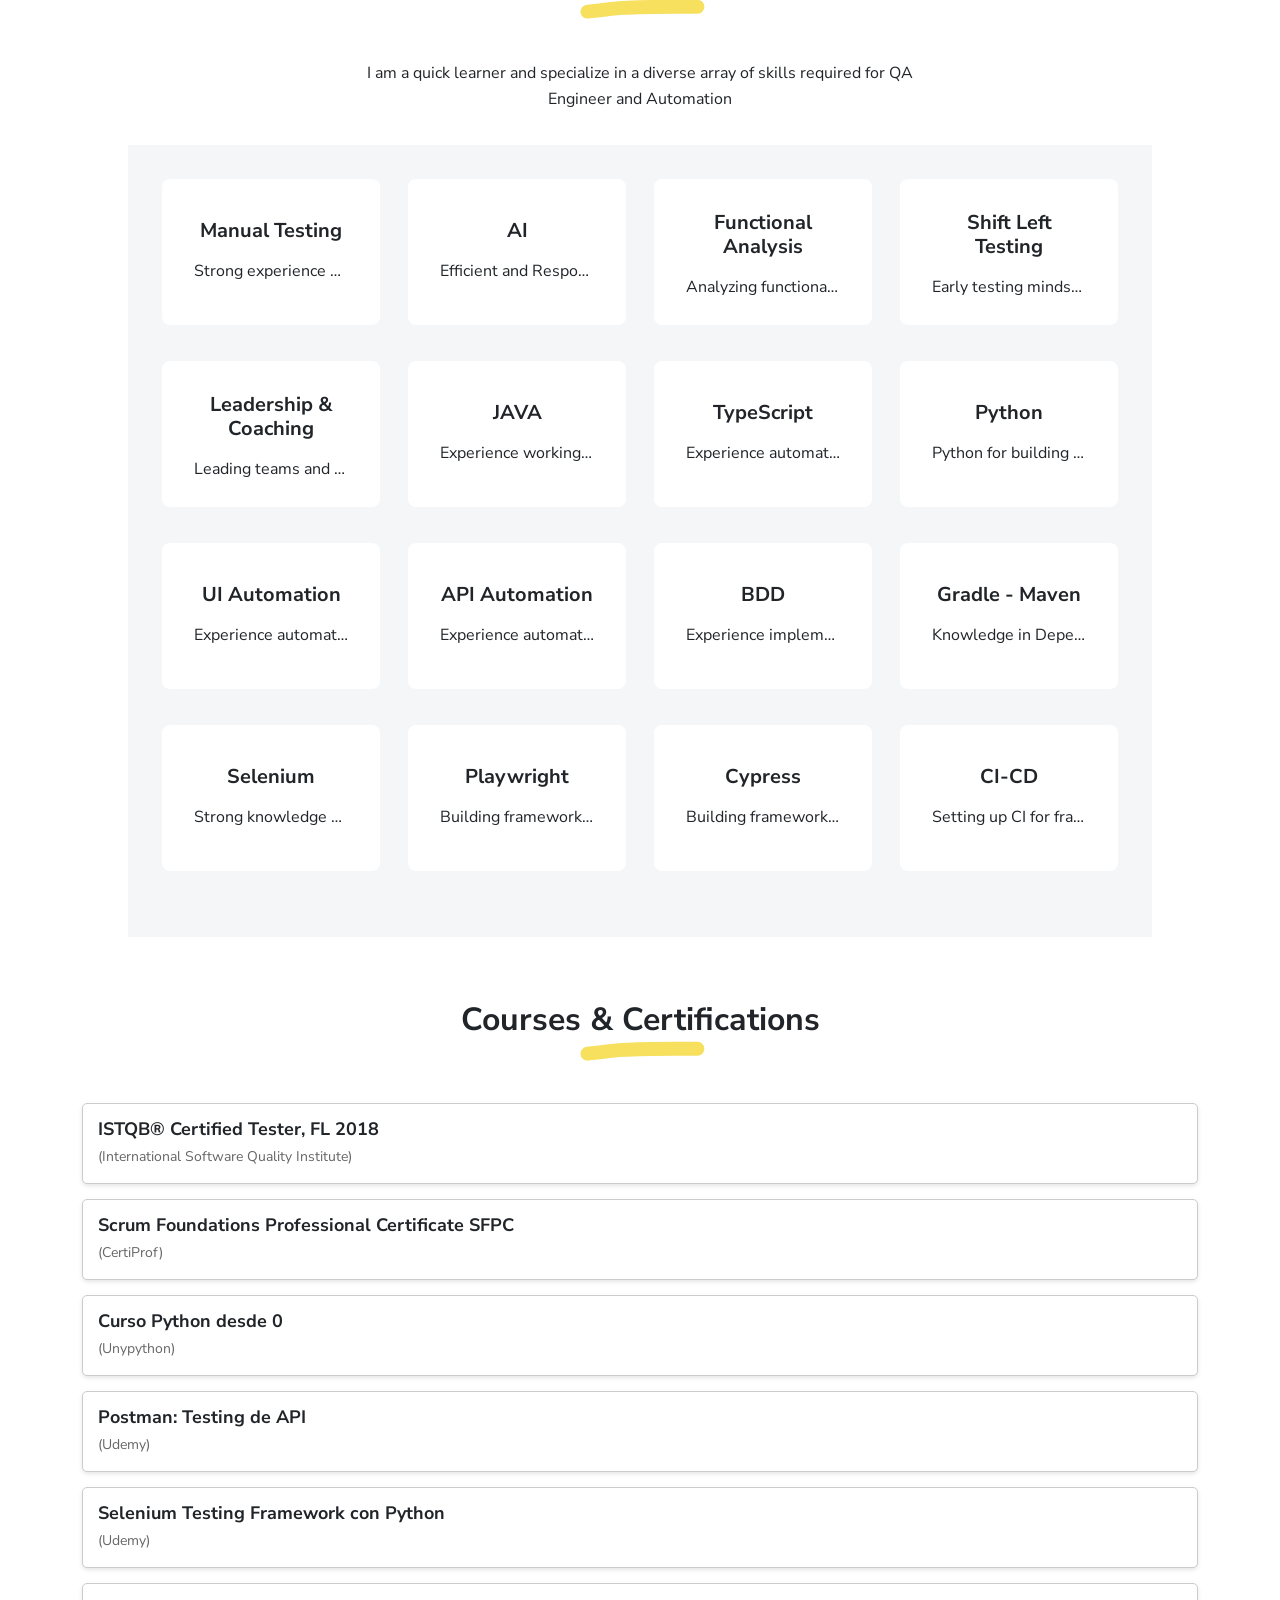
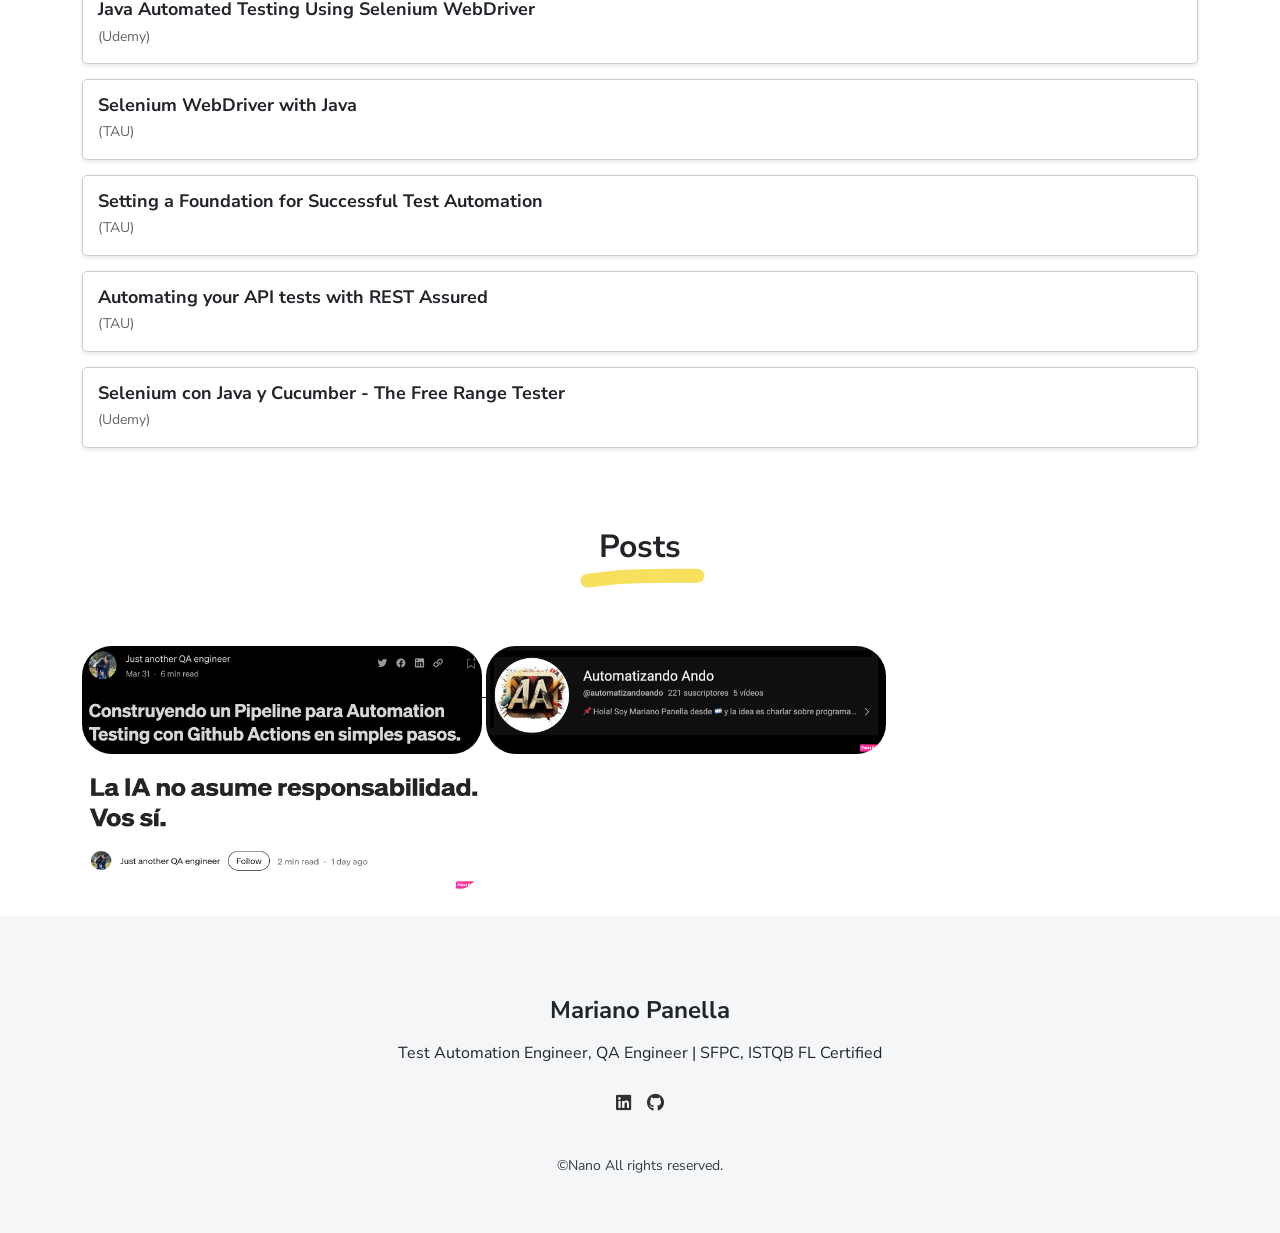
==== commit d4945b23: "dark mode feature dark mode feature" ====
--- a/index.html
+++ b/index.html
@@ -1,6 +1,4 @@
 <!DOCTYPE html>
-
-<!-- upto 2 directory depth-->
 <html lang="en-US">
 <head>
 <!-- Google tag (gtag.js) -->
@@ -10,6 +8,14 @@
   function gtag(){dataLayer.push(arguments);}
   gtag('js', new Date());
   gtag('config', 'G-JTVSLCT677');
+</script>
+<script>
+  (function() {
+    try {
+      var t = localStorage.getItem('siteTheme') || 'light';
+      document.documentElement.setAttribute('data-theme', t);
+    } catch(e) {}
+  })();
 </script>
 <meta charset="utf-8"/>
 <meta content="IE=edge" http-equiv="X-UA-Compatible"/>
@@ -40,17 +46,16 @@
 <nav class="navbar navbar-expand-lg navbar-light bg-light" id="header-nav" role="navigation">
   <div class="container-fluid">
 
-    <!-- Language switch (IZQUIERDA) -->
-    <div class="btn-group btn-group-sm" role="group" aria-label="Language switch">
-      <button class="btn btn-outline-secondary active" data-lang="en" type="button">
-        English
-      </button>
-      <button class="btn btn-outline-secondary" data-lang="es" type="button">
-        Español
+    <div class="d-flex align-items-center gap-2">
+      <div class="btn-group btn-group-sm" role="group" aria-label="Language switch">
+        <button class="btn btn-outline-secondary active" data-lang="en" type="button">English</button>
+        <button class="btn btn-outline-secondary" data-lang="es" type="button">Español</button>
+      </div>
+      <button id="theme-toggle" aria-label="Toggle dark mode" title="Toggle dark mode">
+        <i class="bi bi-moon-fill" id="theme-icon"></i>
       </button>
     </div>
 
-    <!-- Toggle mobile -->
     <button
       class="navbar-toggler"
       type="button"
@@ -63,7 +68,6 @@
       <span class="navbar-toggler-icon"></span>
     </button>
 
-    <!-- Menu (DERECHA) -->
     <div class="collapse navbar-collapse justify-content-end" id="navbarSupportedContent">
       <ul class="navbar-nav ms-auto me-2">
         <li class="nav-item">
@@ -95,7 +99,7 @@
 <div class="col-lg-6">
 <div class="mt-5">
 <p class="lead text-uppercase mb-1" data-i18n="hero.hello">Hello!</p>
-<h1 class="intro-title marker" data-aos="fade-left" data-aos-delay="50" data-i18n="hero.name">I’m Mariano Panella</h1>
+<h1 class="intro-title marker" data-aos="fade-left" data-aos-delay="50" data-i18n="hero.name">I'm Mariano Panella</h1>
 <p class="lead fw-normal mt-3" data-aos="fade-up" data-aos-delay="100">Test Automation Engineer, QA Engineer, SDET</p>
 <div class="social-nav" data-aos="fade-up" data-aos-delay="200">
 <nav role="navigation">
@@ -114,17 +118,17 @@
 <div class="col-md-6">
 <h2 class="h4 my-2" data-i18n="section.about">A little bit of me!</h2>
 <p data-i18n="about.p1">
-I am Mariano Panella and I am a 🎓 Systems Engineer with more than 10 years of professional experience, oriented to 🧪 Quality Assurance,  ensuring quality in both processes and products (QA/QC) throughout the different stages and methodologies of the SDLC.  
+I am Mariano Panella and I am a 🎓 Systems Engineer with more than 10 years of professional experience, oriented to 🧪 Quality Assurance,  ensuring quality in both processes and products (QA/QC) throughout the different stages and methodologies of the SDLC.
 </p>
 <p data-i18n="about.p2">
-I have worked on both 🖐️ manual and 🤖 automation testing. I’m proactive, curious, and eager to learn new methodologies and technologies.  
+I have worked on both 🖐️ manual and 🤖 automation testing. I'm proactive, curious, and eager to learn new methodologies and technologies.
 </p>
 <p data-i18n="about.p3">
 I have experience in many types of companies, such as 🌾 Agroindustry, 🌐 multinational software companies, 💳 fintech, 🏦 banking, 🎁 loyalty and rewards platforms, and more.
 </p>
 <p data-i18n="about.p4">My most recent work experiences include Neoris 🇦🇷, Accenture 🇦🇷, Keep It Simple 🇦🇷, Agrofy 🇦🇷, Naranja X 🇦🇷, Banco Ripley 🇨🇱, Rewardsweb 🇺🇸, Keep It Simple 🇦🇷.</p>
 <br/>
-          • ISTQB-CTFL 2018 Certified.<br/>                                                                                                                                                
+          • ISTQB-CTFL 2018 Certified.<br/>
           • Scrum Foundations Professional SFPC Certified.<br/>
           • Developing Secure Software Certified.<br/>
 <div class="row mt-3">
@@ -148,11 +152,9 @@
 </div>
 </div>
 </div>
-<div class="col-md-5 offset-md-1" data-aos="fade-left" data-aos-delay="100"><img alt="Walter Patterson" class="avatar img-fluid mt-2" height="400" src="images/avatar.jpg" width="400"/></div>
-</div>
-</div>
-</div>
-<div class="section px-3 px-lg-4 pt-5" id="services">
+<div class="col-md-5 offset-md-1" data-aos="fade-left" data-aos-delay="100"><img alt="Mariano Panella" class="avatar img-fluid mt-2" height="400" src="images/avatar.jpg" width="400"/></div>
+</div>
+</div>
 </div>
 <div class="section px-3 px-lg-4 pt-5" id="skills">
 <div class="container-narrow">
@@ -162,36 +164,6 @@
 <div class="text-center">
 <p class="mx-auto mb-3" data-i18n="skills.core_desc" style="max-width:600px">I am a quick learner and specialize in a diverse array of skills required for QA Engineer and Automation</p>
 </div>
-<style>
-      .card-text {
-          overflow: hidden;
-          text-overflow: ellipsis;
-          white-space: nowrap;
-          transition: all 0.3s ease;
-      }
-  
-      .card:hover .card-text {
-          white-space: normal;
-          overflow: visible;
-      }
-  </style>
-<style>
-    .card-text {
-        overflow: hidden;
-        text-overflow: ellipsis;
-        white-space: nowrap;
-        transition: all 0.3s ease;
-    }
-
-    .card:hover .card-text {
-        white-space: normal;
-        overflow: visible;
-        background-color: black; /* Fondo negro al hacer hover */
-        color: white; /* Texto blanco al hacer hover */
-        padding: 5px; /* Ajustar el padding para mayor legibilidad */
-        border-radius: 5px; /* Agregar bordes redondeados */
-    }
-</style>
 <div class="bg-light p-3">
 <div class="row">
 <div class="col-md-3">
@@ -282,7 +254,6 @@
 </div>
 </div>
 </div>
-<!-- Repite esta estructura para agregar más habilidades -->
 <div class="col-md-3">
 <div class="card mb-3 text-center" style="height: 150px;">
 <div class="card-body d-flex flex-column justify-content-center">
@@ -291,7 +262,6 @@
 </div>
 </div>
 </div>
-<!-- Repite esta estructura para agregar más habilidades -->
 <div class="col-md-3">
 <div class="card mb-3 text-center" style="height: 150px;">
 <div class="card-body d-flex flex-column justify-content-center">
@@ -300,16 +270,14 @@
 </div>
 </div>
 </div>
-<!-- Repite esta estructura para agregar más habilidades -->
-<div class="col-md-3">
-<div class="card mb-3 text-center" style="height: 150px;">
-<div class="card-body d-flex flex-column justify-content-center">
-<h5 class="card-title" data-i18n="skills.card13.title">Playwrigth</h5>
-<p class="card-text" data-i18n="skills.card13.desc">Building frameworks from scratch with Playwrigth </p>
-</div>
-</div>
-</div>
-<!-- Repite esta estructura para agregar más habilidades -->
+<div class="col-md-3">
+<div class="card mb-3 text-center" style="height: 150px;">
+<div class="card-body d-flex flex-column justify-content-center">
+<h5 class="card-title" data-i18n="skills.card13.title">Playwright</h5>
+<p class="card-text" data-i18n="skills.card13.desc">Building frameworks from scratch with Playwright</p>
+</div>
+</div>
+</div>
 <div class="col-md-3">
 <div class="card mb-3 text-center" style="height: 150px;">
 <div class="card-body d-flex flex-column justify-content-center">
@@ -318,7 +286,6 @@
 </div>
 </div>
 </div>
-<!-- Repite esta estructura para agregar más habilidades -->
 <div class="col-md-3">
 <div class="card mb-3 text-center" style="height: 150px;">
 <div class="card-body d-flex flex-column justify-content-center">
@@ -331,31 +298,6 @@
 </div>
 </div>
 </div>
-<style>
-  .course-list {
-    list-style: none;
-    padding: 0;
-  }
-
-  .course-item {
-    border: 1px solid #ccc;
-    border-radius: 5px;
-    padding: 15px;
-    margin-bottom: 15px;
-    box-shadow: 0 2px 4px rgba(0, 0, 0, 0.1);
-  }
-
-  .course-item h3 {
-    font-size: 18px;
-    margin-bottom: 5px;
-  }
-
-  .course-item p {
-    font-size: 14px;
-    color: #666;
-    margin: 0;
-  }
-</style>
 <div class="section px-2 px-lg-4 pt-5" id="portfolio">
 <div class="container">
 <div class="text-center mb-5">
@@ -434,13 +376,13 @@
 <br/>
 </div>
 <a href="https://medium.com/@Mariano../construyendo-un-pipeline-para-automation-testing-con-github-actions-en-simples-pasos-39263656c767" title="Construyendo un Pipeline para Automation Testing con Github Actions en simples pasos.">
-<img alt="" class="avatar img-fluid mt-2" height="400" src="images/mmm.png" width="400"/>
+<img alt="Artículo: Construyendo un Pipeline para Automation Testing con Github Actions" class="avatar img-fluid mt-2" height="400" src="images/mmm.png" width="400"/>
 </a>
 <a href="https://www.youtube.com/@automatizandoando" title="Abriendo mi primer canal de Youtube!">
-<img alt="" class="avatar img-fluid mt-2" height="400" src="images/aaa.png" width="400"/>
+<img alt="Canal de YouTube: automatizandoando" class="avatar img-fluid mt-2" height="400" src="images/aaa.png" width="400"/>
 </a>
 <a href="https://medium.com/@Mariano../piloto-autom%C3%A1tico-768cee3ec5f9" title="La IA no asume responsabilidad. Vos sí.">
-<img alt="" class="avatar img-fluid mt-2" height="400" src="images/mmmia.png" width="400"/>
+<img alt="Artículo: La IA no asume responsabilidad. Vos sí." class="avatar img-fluid mt-2" height="400" src="images/mmmia.png" width="400"/>
 </a>
 </div>
 <br/>
@@ -465,12 +407,8 @@
 </div>
 </div></footer></div>
 <div id="scrolltop"><a class="btn btn-secondary" href="#top"><span class="icon"><i class="fas fa-angle-up fa-x"></i></span></a></div>
-<script src="./scripts/imagesloaded.pkgd.min.js?ver=1.2.0"></script>
-<script src="./scripts/masonry.pkgd.min.js?ver=1.2.0"></script>
-<script src="./scripts/BigPicture.min.js?ver=1.2.0"></script>
-<script src="./scripts/purecounter.min.js?ver=1.2.0"></script>
-<script src="./scripts/bootstrap.bundle.min.js?ver=1.2."></script>
+<script src="./scripts/bootstrap.bundle.min.js?ver=1.2.0"></script>
 <script src="./scripts/aos.min.js?ver=1.2.0"></script>
 <script src="./scripts/main.js?ver=1.2.0"></script>
 </body>
-</html>+</html>
--- a/css/main.css
+++ b/css/main.css
@@ -0,0 +1,460 @@
+/* ============================================================
+   Theme Variables – Light Mode
+   ============================================================ */
+:root {
+  --bg-primary:   #ffffff;
+  --bg-secondary: #f8f9fa;
+  --bg-card:      #ffffff;
+  --text-primary:   #212529;
+  --text-secondary: #6c757d;
+  --text-muted:     #666666;
+  --border-color:   #dee2e6;
+  --nav-link-color:       rgba(0, 0, 0, 0.8);
+  --nav-link-hover-color: rgba(0, 0, 0, 0.6);
+  --card-hover-bg:   #1a1a1a;
+  --card-hover-text: #ffffff;
+  --shadow-color: rgba(0, 0, 0, 0.1);
+  --course-border: #ccc;
+}
+
+/* ============================================================
+   Theme Variables – Dark Mode
+   ============================================================ */
+[data-theme="dark"] {
+  --bg-primary:   #121212;
+  --bg-secondary: #1e1e1e;
+  --bg-card:      #252525;
+  --text-primary:   #e0e0e0;
+  --text-secondary: #a0a0a0;
+  --text-muted:     #999999;
+  --border-color:   #383838;
+  --nav-link-color:       rgba(255, 255, 255, 0.85);
+  --nav-link-hover-color: rgba(255, 255, 255, 0.6);
+  --card-hover-bg:   #3a3a3a;
+  --card-hover-text: #ffffff;
+  --shadow-color: rgba(0, 0, 0, 0.5);
+  --course-border: #383838;
+  color-scheme: dark;
+}
+
+/* ============================================================
+   Base
+   ============================================================ */
+html, body {
+  overflow-x: hidden;
+}
+
+html {
+  scroll-behavior: smooth;
+}
+
+@media screen and (prefers-reduced-motion: reduce) {
+  html {
+    scroll-behavior: auto;
+  }
+}
+
+body {
+  background-color: var(--bg-primary);
+  color: var(--text-primary);
+  transition: background-color 0.3s ease, color 0.3s ease;
+}
+
+.section {
+  scroll-margin-top: 2rem;
+}
+
+/* ============================================================
+   Dark Mode – Global Bootstrap Overrides
+   ============================================================ */
+[data-theme="dark"] .bg-light {
+  background-color: var(--bg-secondary) !important;
+}
+
+[data-theme="dark"] .navbar {
+  background-color: var(--bg-secondary) !important;
+}
+
+[data-theme="dark"] .text-secondary {
+  color: var(--text-secondary) !important;
+}
+
+[data-theme="dark"] footer {
+  background-color: var(--bg-secondary) !important;
+  color: var(--text-primary);
+}
+
+[data-theme="dark"] .card {
+  background-color: var(--bg-card);
+  border-color: var(--border-color);
+  color: var(--text-primary);
+}
+
+[data-theme="dark"] .card-title {
+  color: var(--text-primary);
+}
+
+[data-theme="dark"] .card-text {
+  color: var(--text-secondary);
+}
+
+[data-theme="dark"] .btn-outline-secondary {
+  color: var(--text-secondary);
+  border-color: var(--border-color);
+}
+
+[data-theme="dark"] .btn-outline-secondary:hover,
+[data-theme="dark"] .btn-outline-secondary.active {
+  background-color: var(--bg-card);
+  color: var(--text-primary);
+  border-color: var(--border-color);
+}
+
+[data-theme="dark"] .btn-secondary {
+  background-color: #3a3a3a;
+  border-color: #555;
+  color: #e0e0e0;
+}
+
+[data-theme="dark"] .btn-secondary:hover {
+  background-color: #484848;
+  border-color: #666;
+}
+
+[data-theme="dark"] .shadow-sm {
+  box-shadow: 0 0.125rem 0.25rem var(--shadow-color) !important;
+}
+
+[data-theme="dark"] .navbar-toggler {
+  border-color: rgba(255, 255, 255, 0.3);
+}
+
+[data-theme="dark"] .navbar-toggler-icon {
+  filter: invert(1);
+}
+
+/* ============================================================
+   Dark Mode Toggle Button
+   ============================================================ */
+#theme-toggle {
+  border: 1px solid rgba(0, 0, 0, 0.2);
+  border-radius: 50%;
+  width: 32px;
+  height: 32px;
+  padding: 0;
+  display: flex;
+  align-items: center;
+  justify-content: center;
+  font-size: 0.8rem;
+  background: transparent;
+  color: var(--text-primary);
+  cursor: pointer;
+  flex-shrink: 0;
+  transition: background-color 0.2s, border-color 0.2s, color 0.2s;
+}
+
+#theme-toggle:hover {
+  background-color: var(--bg-card);
+}
+
+[data-theme="dark"] #theme-toggle {
+  border-color: rgba(255, 255, 255, 0.25);
+  color: #e0e0e0;
+}
+
+/* ============================================================
+   Header & Navbar
+   ============================================================ */
+.site-title {
+  font-size: 1.5rem;
+  font-weight: 700;
+  line-height: 3rem;
+  text-decoration: none;
+}
+
+@media (min-width: 48em) {
+  .site-title {
+    float: left;
+  }
+}
+
+.nav-link {
+  font-weight: 700;
+  color: var(--nav-link-color) !important;
+  transition: color 0.2s;
+}
+
+.social-nav .nav-link {
+  padding: 0 0.5rem;
+  font-size: 1.1rem;
+  line-height: 2.5rem;
+}
+
+.nav-link:hover,
+.nav-link:focus,
+.active .nav-link {
+  color: var(--nav-link-hover-color) !important;
+}
+
+/* ============================================================
+   Hero Section
+   ============================================================ */
+.intro-title {
+  font-weight: 800;
+}
+
+@keyframes animateWave {
+  0%   { transform: scale(1, 0); }
+  100% { transform: scale(1, 1); }
+}
+
+.wave-bg {
+  display: block;
+  height: 220px;
+  width: 100%;
+  min-width: 600px;
+  transform-origin: top;
+  animation: animateWave 2000ms cubic-bezier(0.23, 1, 0.32, 1) forwards;
+  background-image: url("../images/wave-bg.svg");
+  background-position: center;
+  background-repeat: no-repeat;
+}
+
+[data-theme="dark"] .wave-bg {
+  opacity: 0.15;
+}
+
+img.avatar {
+  border-radius: 30px;
+}
+
+/* ============================================================
+   Skills Cards
+   ============================================================ */
+.card-text {
+  overflow: hidden;
+  text-overflow: ellipsis;
+  white-space: nowrap;
+  transition: all 0.3s ease;
+}
+
+.card:hover .card-text {
+  white-space: normal;
+  overflow: visible;
+  background-color: var(--card-hover-bg);
+  color: var(--card-hover-text);
+  padding: 5px;
+  border-radius: 5px;
+}
+
+/* ============================================================
+   Courses & Certifications
+   ============================================================ */
+.course-list {
+  list-style: none;
+  padding: 0;
+}
+
+.course-item {
+  border: 1px solid var(--course-border);
+  border-radius: 5px;
+  padding: 15px;
+  margin-bottom: 15px;
+  box-shadow: 0 2px 4px var(--shadow-color);
+  background-color: var(--bg-card);
+  transition: background-color 0.3s, border-color 0.3s;
+}
+
+.course-item h3 {
+  font-size: 18px;
+  margin-bottom: 5px;
+  color: var(--text-primary);
+}
+
+.course-item p {
+  font-size: 14px;
+  color: var(--text-muted);
+  margin: 0;
+}
+
+/* ============================================================
+   Masonry Portfolio Grid
+   ============================================================ */
+.grid:after {
+  content: '';
+  display: block;
+  clear: both;
+}
+
+.grid-sizer,
+.grid-item {
+  width: 100%;
+}
+
+.grid-item {
+  padding-bottom: 12px;
+}
+
+@media (min-width: 48em) {
+  .grid-sizer,
+  .grid-item {
+    width: 25%;
+  }
+  .grid-item {
+    float: left;
+    padding: 6px;
+  }
+}
+
+.grid-item img {
+  display: block;
+  width: 100%;
+  max-width: 100%;
+}
+
+/* ============================================================
+   Portfolio Items
+   ============================================================ */
+.portfolio-section .container {
+  padding: 0;
+}
+
+.portfolio-item {
+  position: relative;
+  overflow: hidden;
+  text-align: center;
+  margin: 0;
+}
+
+.portfolio-item figcaption {
+  position: absolute;
+  top: auto;
+  bottom: 0;
+  left: 0;
+  width: 100%;
+  padding: 12px;
+  background: rgba(255, 255, 255, 0.75);
+  transition: transform 0.35s;
+  transform: translate3d(0, 100%, 0);
+}
+
+.portfolio-item figcaption h4 {
+  color: #222;
+  font-size: 16px;
+  text-transform: uppercase;
+  font-weight: 700;
+  margin-bottom: 3px;
+}
+
+.portfolio-item figcaption p {
+  color: #444;
+  font-size: 14px;
+  font-weight: 600;
+  margin-bottom: 0;
+}
+
+.portfolio-item:hover figcaption {
+  transform: translate3d(0, 0, 0);
+}
+
+#bp_container .bp-xc {
+  background: #F6E05E !important;
+}
+
+#bp_caption a {
+  text-decoration: none;
+}
+
+/* ============================================================
+   Footer
+   ============================================================ */
+footer a:not(.nav-link) {
+  color: inherit;
+  font-weight: 600;
+  text-decoration: none;
+  cursor: pointer;
+}
+
+/* ============================================================
+   Scroll To Top
+   ============================================================ */
+#scrolltop {
+  display: block;
+  visibility: hidden;
+  opacity: 0;
+  transition: visibility 0s, opacity 0.5s ease-in;
+  position: fixed;
+  bottom: 20px;
+  right: 20px;
+}
+
+#scrolltop .btn {
+  padding: 3px 11px;
+  border-radius: 50%;
+}
+
+/* ============================================================
+   Utilities
+   ============================================================ */
+.container-narrow {
+  max-width: 1024px;
+  margin: 0 auto;
+}
+
+.text-small {
+  font-size: 0.875rem;
+}
+
+.text-uppercase {
+  letter-spacing: 0.05em;
+}
+
+.hover-effect {
+  transition: transform 0.18s ease-in-out;
+}
+
+.hover-effect:hover {
+  transform: translateY(-2px);
+}
+
+.marker {
+  position: relative;
+  display: inline;
+  width: auto;
+}
+
+.marker-center {
+  padding-right: 0;
+}
+
+.marker:after {
+  content: "";
+  width: 125px;
+  height: 30px;
+  position: absolute;
+  bottom: -25px;
+  right: -30px;
+  background-image: url("../images/marker.svg");
+  background-repeat: no-repeat;
+}
+
+.marker-center:after {
+  bottom: -30px;
+  left: 50%;
+  margin-left: -60px;
+}
+
+@media (max-width: 575.98px) {
+  .marker {
+    padding-right: 0;
+  }
+  .marker:after {
+    bottom: -30px;
+    left: 50%;
+    margin-left: -60px;
+  }
+}
+
+.entry-title a {
+  text-decoration: none;
+}
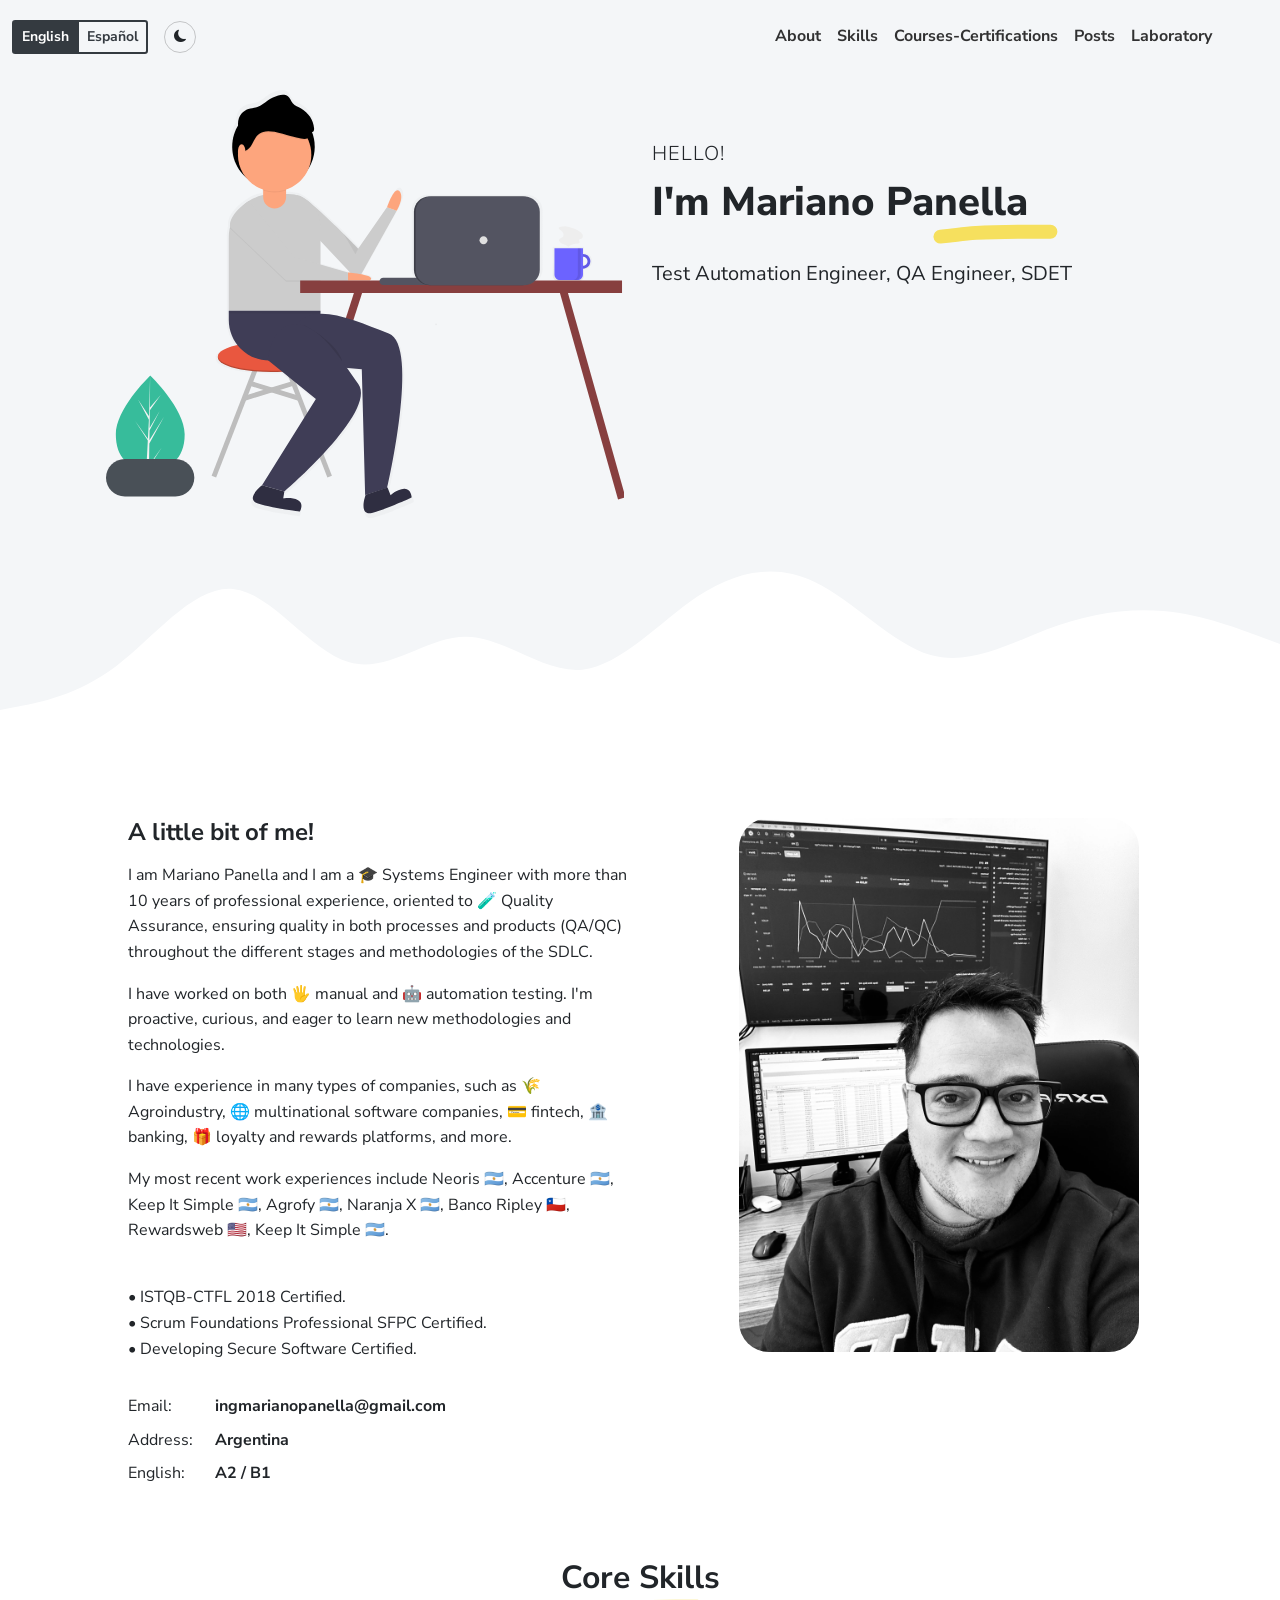
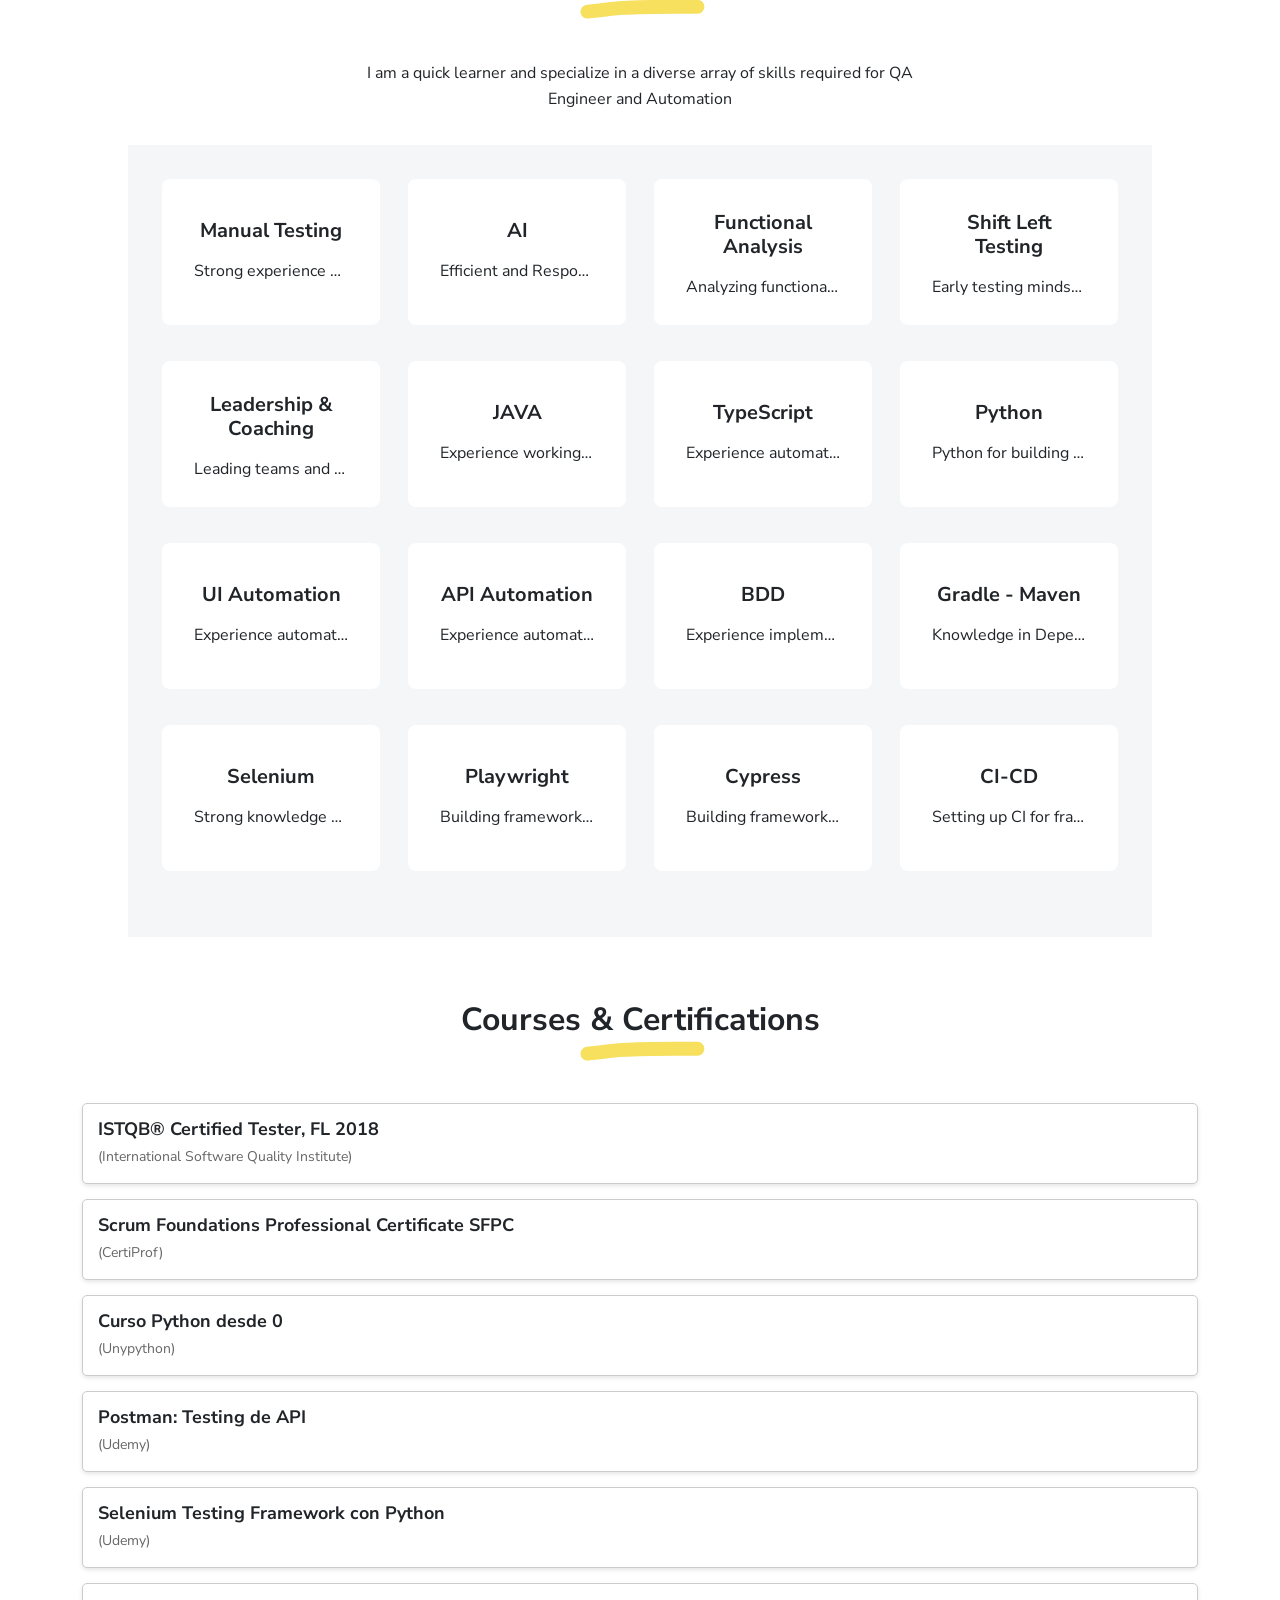
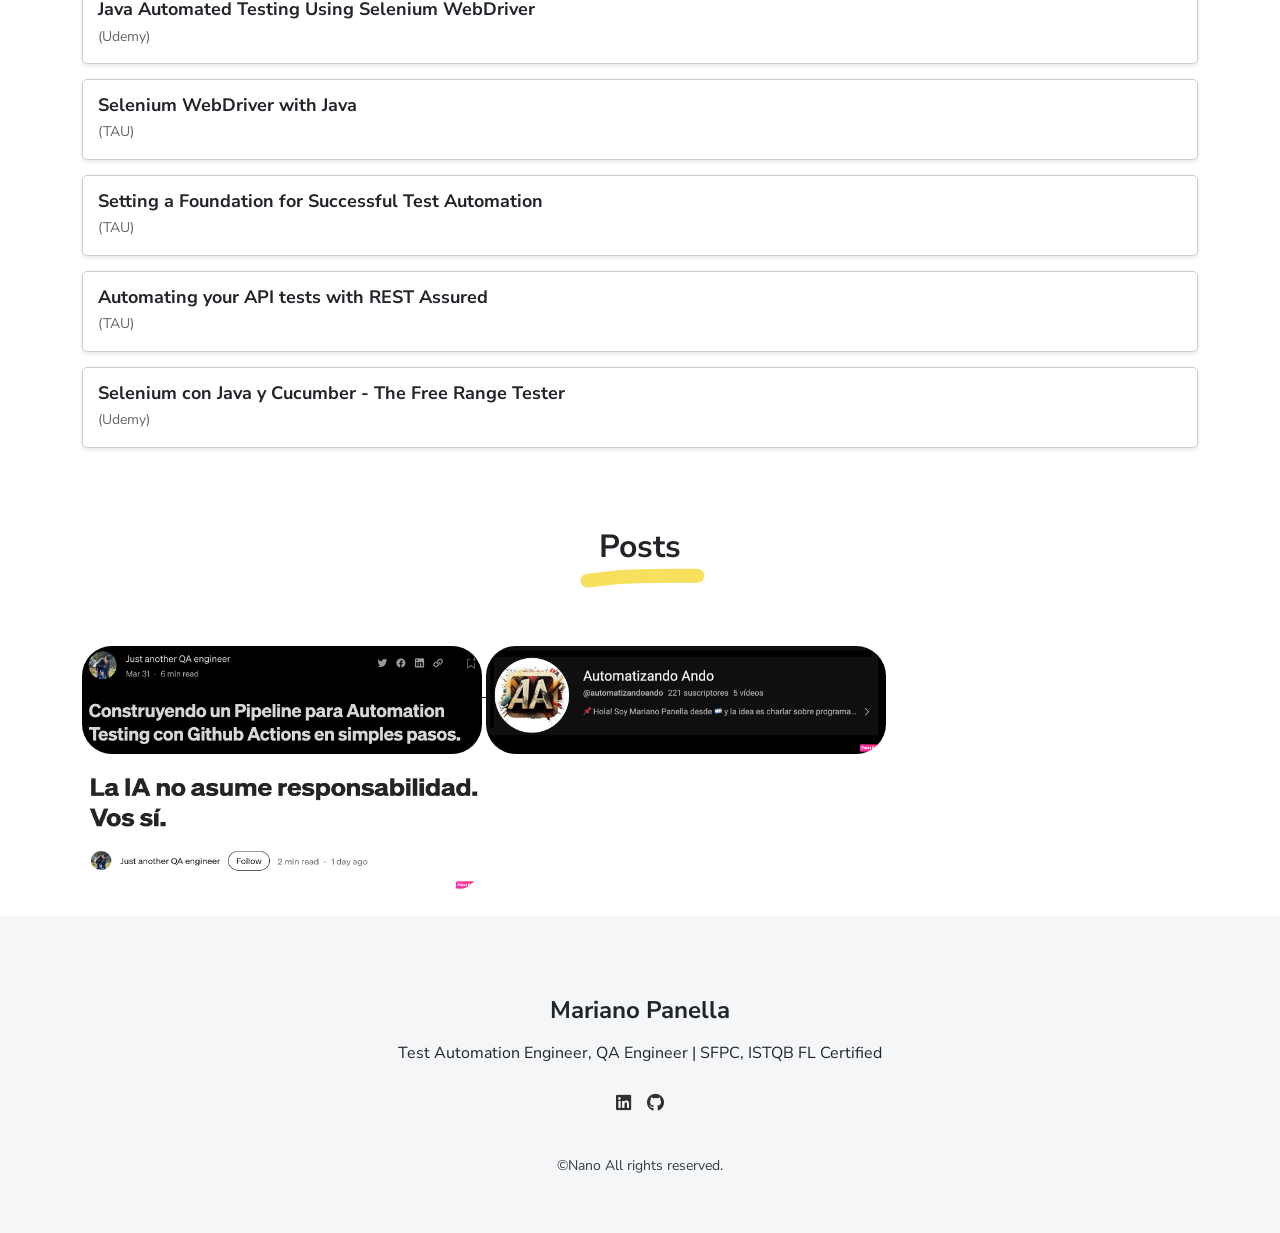
==== commit 918269d3: "NanoInvadersGame NanoInvadersGame" ====
--- a/index.html
+++ b/index.html
@@ -69,7 +69,7 @@
     </button>
 
     <div class="collapse navbar-collapse justify-content-end" id="navbarSupportedContent">
-      <ul class="navbar-nav ms-auto me-2">
+      <ul class="navbar-nav ms-auto me-4">
         <li class="nav-item">
           <a class="nav-link" data-i18n="nav.about" href="#about">About</a>
         </li>
@@ -81,6 +81,12 @@
         </li>
         <li class="nav-item">
           <a class="nav-link" data-i18n="nav.posts" href="#Posts">Posts</a>
+        </li>
+        <li class="nav-item dropdown">
+          <a class="nav-link lab-nav-link" href="#" id="labDropdown" role="button" data-bs-toggle="dropdown" aria-expanded="false" data-i18n="nav.lab">Laboratory</a>
+          <ul class="dropdown-menu lab-dd-menu" aria-labelledby="labDropdown">
+            <li><a class="dropdown-item" href="nanoinvaders.html">NanoInvaders</a></li>
+          </ul>
         </li>
       </ul>
     </div>
--- a/css/main.css
+++ b/css/main.css
@@ -458,3 +458,51 @@
 .entry-title a {
   text-decoration: none;
 }
+
+/* ============================================================
+   Lab Dropdown
+   ============================================================ */
+
+/* Remove caret */
+.lab-nav-link::after {
+  display: none;
+}
+
+/* Align left edge of dropdown with left edge of trigger ("Laboratory") */
+.lab-dd-menu {
+  left: 0;
+  right: auto;
+  transform: none;
+  margin-top: 0.4rem;
+  min-width: 160px;
+  border-radius: 6px;
+  padding: 0.4rem 0;
+  box-shadow: 0 4px 16px rgba(0,0,0,0.12);
+}
+
+.lab-dd-menu .dropdown-item {
+  padding: 0.45rem 1.2rem;
+  font-size: 0.875rem;
+}
+
+/* ============================================================
+   Dropdown – Dark Mode Support
+   ============================================================ */
+[data-theme="dark"] .dropdown-menu {
+  background-color: var(--bg-secondary);
+  border-color: var(--border-color);
+}
+
+[data-theme="dark"] .dropdown-item {
+  color: var(--text-primary);
+}
+
+[data-theme="dark"] .dropdown-item:hover,
+[data-theme="dark"] .dropdown-item:focus {
+  background-color: var(--bg-card);
+  color: var(--text-primary);
+}
+
+[data-theme="dark"] .dropdown-divider {
+  border-color: var(--border-color);
+}
